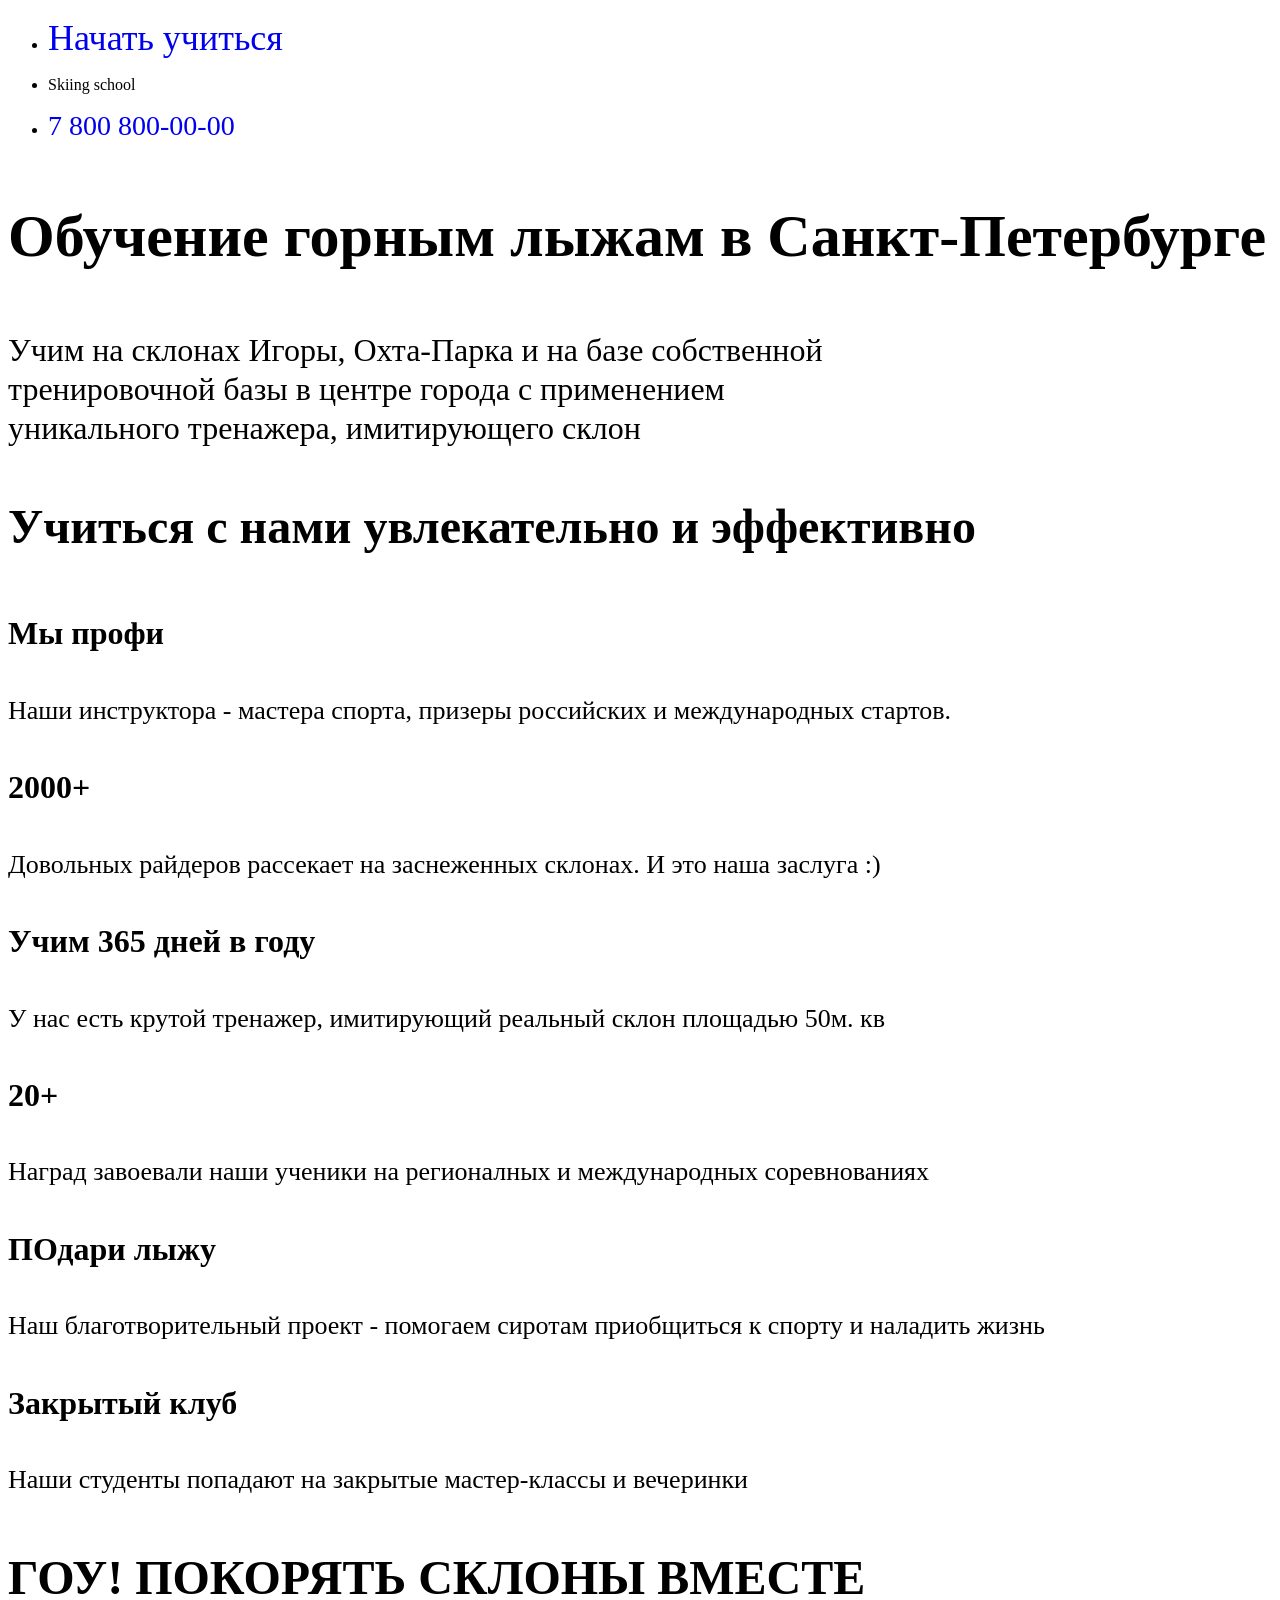
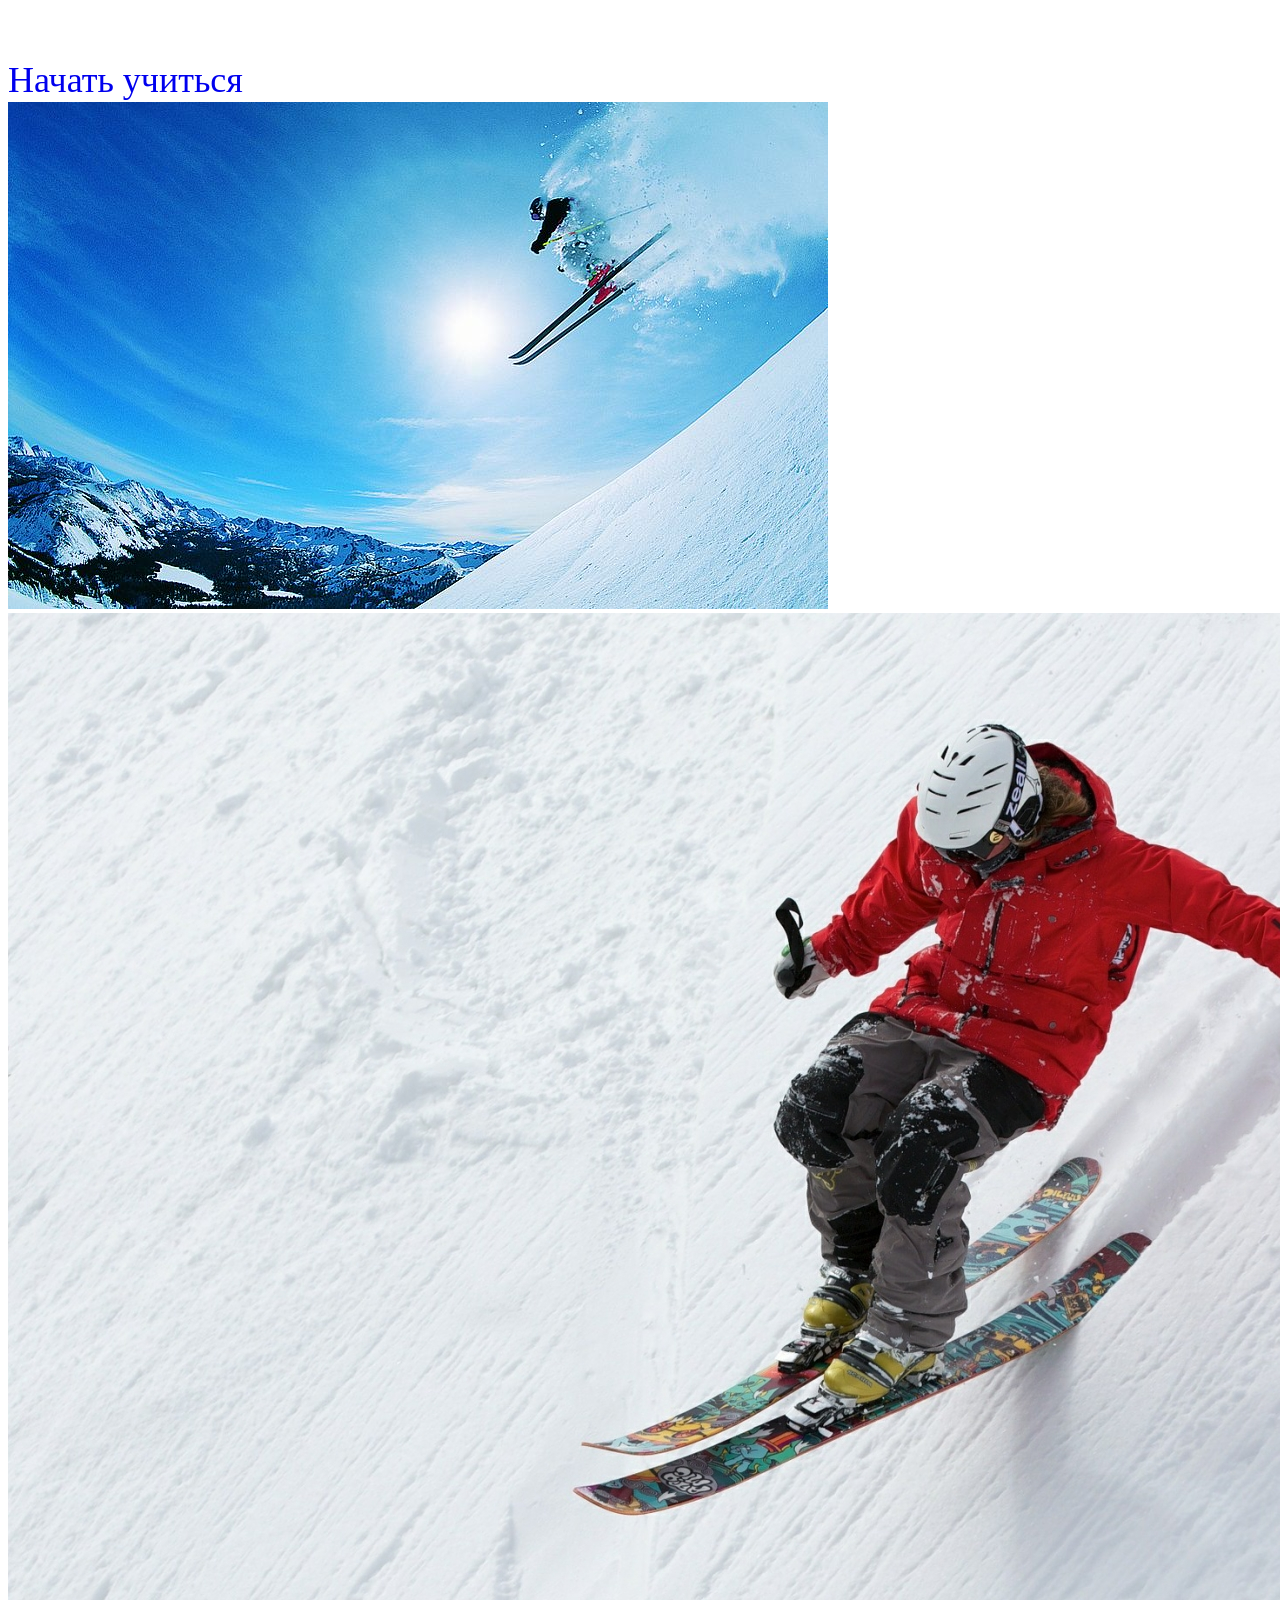
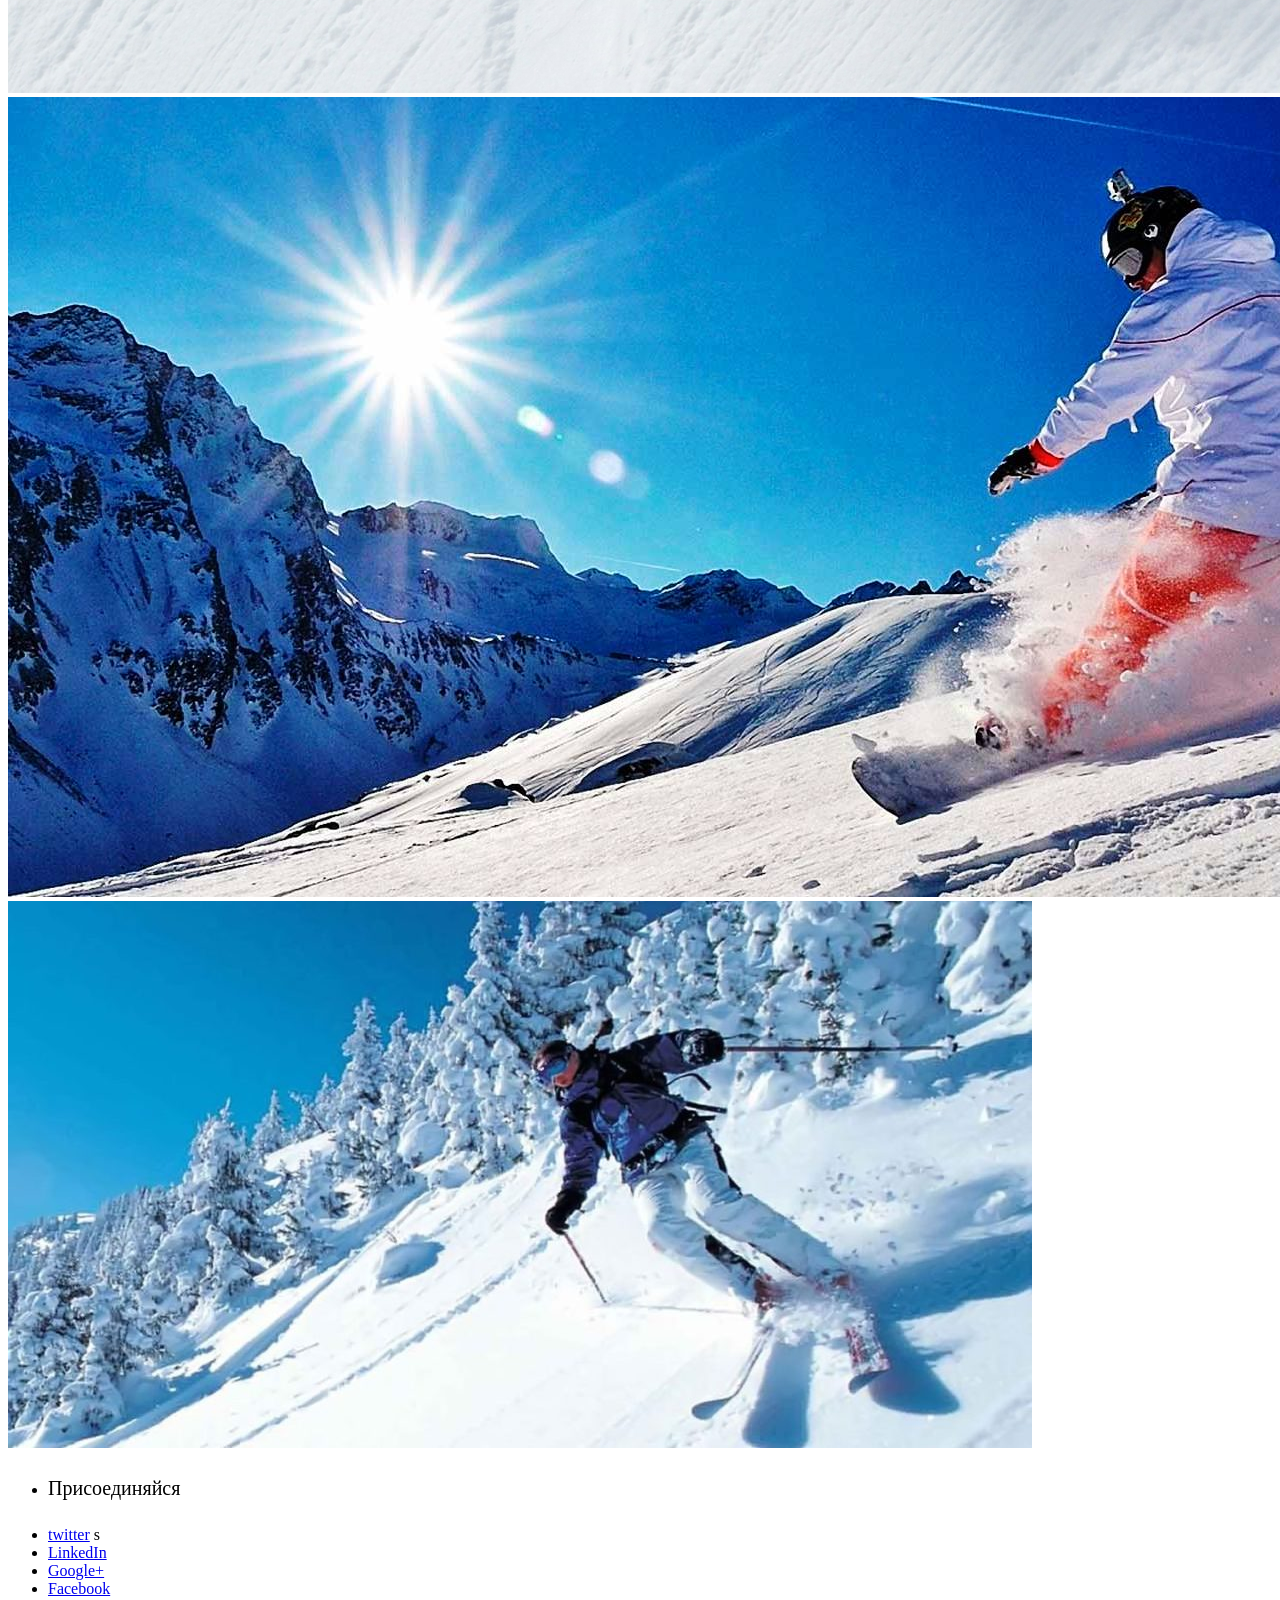
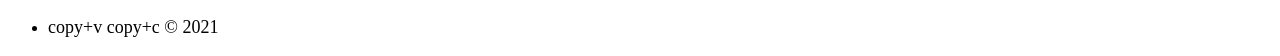
==== index.html @ 718b383a "Иправлено" ====
<!DOCTYPE html>
<html lang="en">
  <head>
    <meta charset="UTF-8" />
    <meta http-equiv="X-UA-Compatible" content="IE=edge" />
    <meta name="viewport" content="width=device-width, initial-scale=1.0" />
    <link rel="stylesheet" href="styles/style.css" />
    <title>Document</title>
  </head>
  <body>
    
    <header class="header">
      <nav class="nav">
        <ul class="nav-list">
          <li class="nav-item">
            <a href="#" class="btn">Начать учиться</a>
          </li>
          <li class="nav-item">
            <p class="nav-item">Skiing school</p>
          </li>
          <li class="nav-item">
            <a href="tel:+" class="number">7 800 800-00-00</a>
          </li>
        </ul>
      </nav>
    </header>

    <main class="main">
      <section class="promo">
        <h1>Обучение горным лыжам в Санкт-Петербурге</h1>
        <p>
          Учим на склонах Игоры, Охта-Парка и на базе собственной<br />
          тренировочной базы в центре города с применением<br />
          уникального тренажера, имитирующего склон
        </p>
      </section>

      <section class="features">
        <h2 class="features-title">Учиться с нами увлекательно и эффективно</h2>
        <div class="features-item">
          <h3 class="features-heading">Мы профи</h3>
          <p class="features-desc">
            Наши инструктора - мастера спорта, призеры российских и
            международных стартов.
          </p>
        </div>
        <div class="features-item">
          <h3 class="features-heading">2000+</h3>
          <p class="features-desc">
            Довольных райдеров рассекает на заснеженных склонах. И это наша
            заслуга :)
          </p>
        </div>
        <div class="features-item">
          <h3 class="features-heading">Учим 365 дней в году</h3>
          <p class="features-desc">
            У нас есть крутой тренажер, имитирующий реальный склон площадью 50м.
            кв
          </p>
        </div>
        <div class="features-item">
          <h3 class="features-heading">20+</h3>
          <p class="features-desc">
            Наград завоевали наши ученики на регионалных и международных
            соревнованиях
          </p>
        </div>
        <div class="features-item">
          <h3 class="features-heading">ПОдари лыжу</h3>
          <p class="features-desc">
            Наш благотворительный проект - помогаем сиротам приобщиться к спорту
            и наладить жизнь
          </p>
        </div>
        <div class="features-item">
          <h3 class="features-heading">Закрытый клуб</h3>
          <p class="features-desc">
            Наши студенты попадают на закрытые мастер-классы и вечеринки
          </p>
        </div>
      </section>

      <section class="lead">
        <h2 class="lead-text">ГОУ! ПОКОРЯТЬ СКЛОНЫ ВМЕСТЕ</h2>
        <a href="#" class="btn">Начать учиться</a>
        <div class="img-lead">
          <img src="image/foot1.jpg" alt="" />
          <img src="image/foot2.jpg" alt="" />
          <img src="image/foot3.jpg" alt="" />
          <img src="image/foot4.jpg" alt="" />
        </div>
      </section>   
    </main>

    <footer class="footer">
      <ul class="social">
        <li class="social-items">
          <p class="soc-link">Присоединяйся</p>
        </li>
        <li class="social-items">
          <a href="#" class="social-link" title="На twitter">twitter</a>
          s
        </li>
        <li class="social-items">
          <a href="#" class="social-link" title="На LinkedIn">LinkedIn</a>
        </li>
        <li class="social-items">
          <a href="#" class="social-link" title="На Google+">Google+</a>
        </li>
        <li class="social-items">
          <a href="#" class="social-link" title="На Facebook">Facebook</a>
        </li>
        <li class="social-items">
          <p class="copyright">copy+v copy+c © 2021</p>
        </li>
      </ul>
    </footer>
  </body>
</html>
---- styles/style.css ----
.btn {
  text-decoration: none;
  font-weight: 500px;
  font-size: 36px;
  line-height: 44px;
}
.number {
  text-decoration: none;
  font-weight: 500px;
  font-size: 28px;
}
.promo h1 {
  font-weight: 500px;
  font-size: 60px;
  line-height: 89px;
}
.promo p {
  font-weight: 500px;
  font-size: 32px;
  line-height: 39px;
}

.features-title {
  font-weight: 500px;
  font-size: 48px;
  line-height: 167%;
}

.features-heading {
  font-weight: 500px;
  font-size: 32px;
  line-height: 167%;
}

.features-desc {
  font-size: 26px;
  line-height: 140%;
}
.lead-text {
  font-weight: 500px;
  font-size: 48px;
  line-height: 167%;
}

.soc-link {
  font-weight: 500px;
  font-size: 20px;
  line-height: 167%;
}
.copyright {
  font-weight: 500px;
  font-size: 18px;
  line-height: 22px;
}
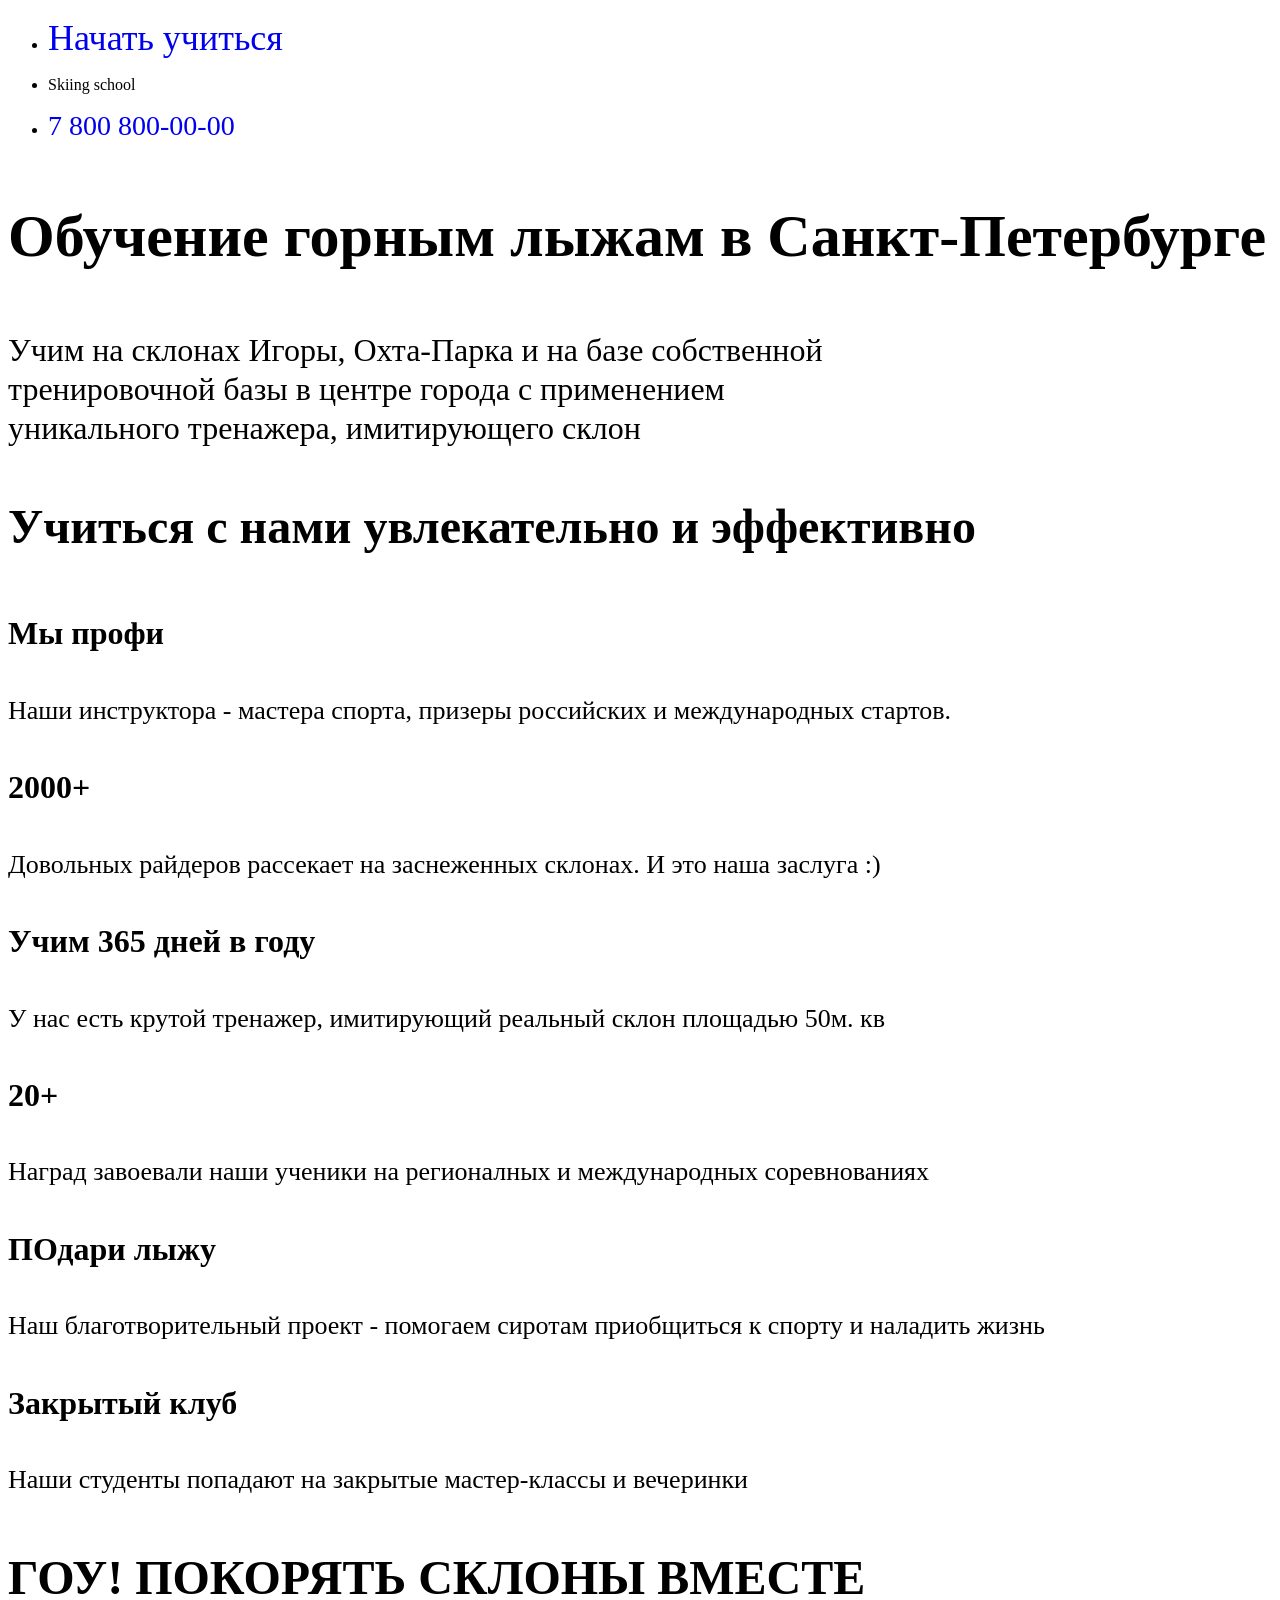
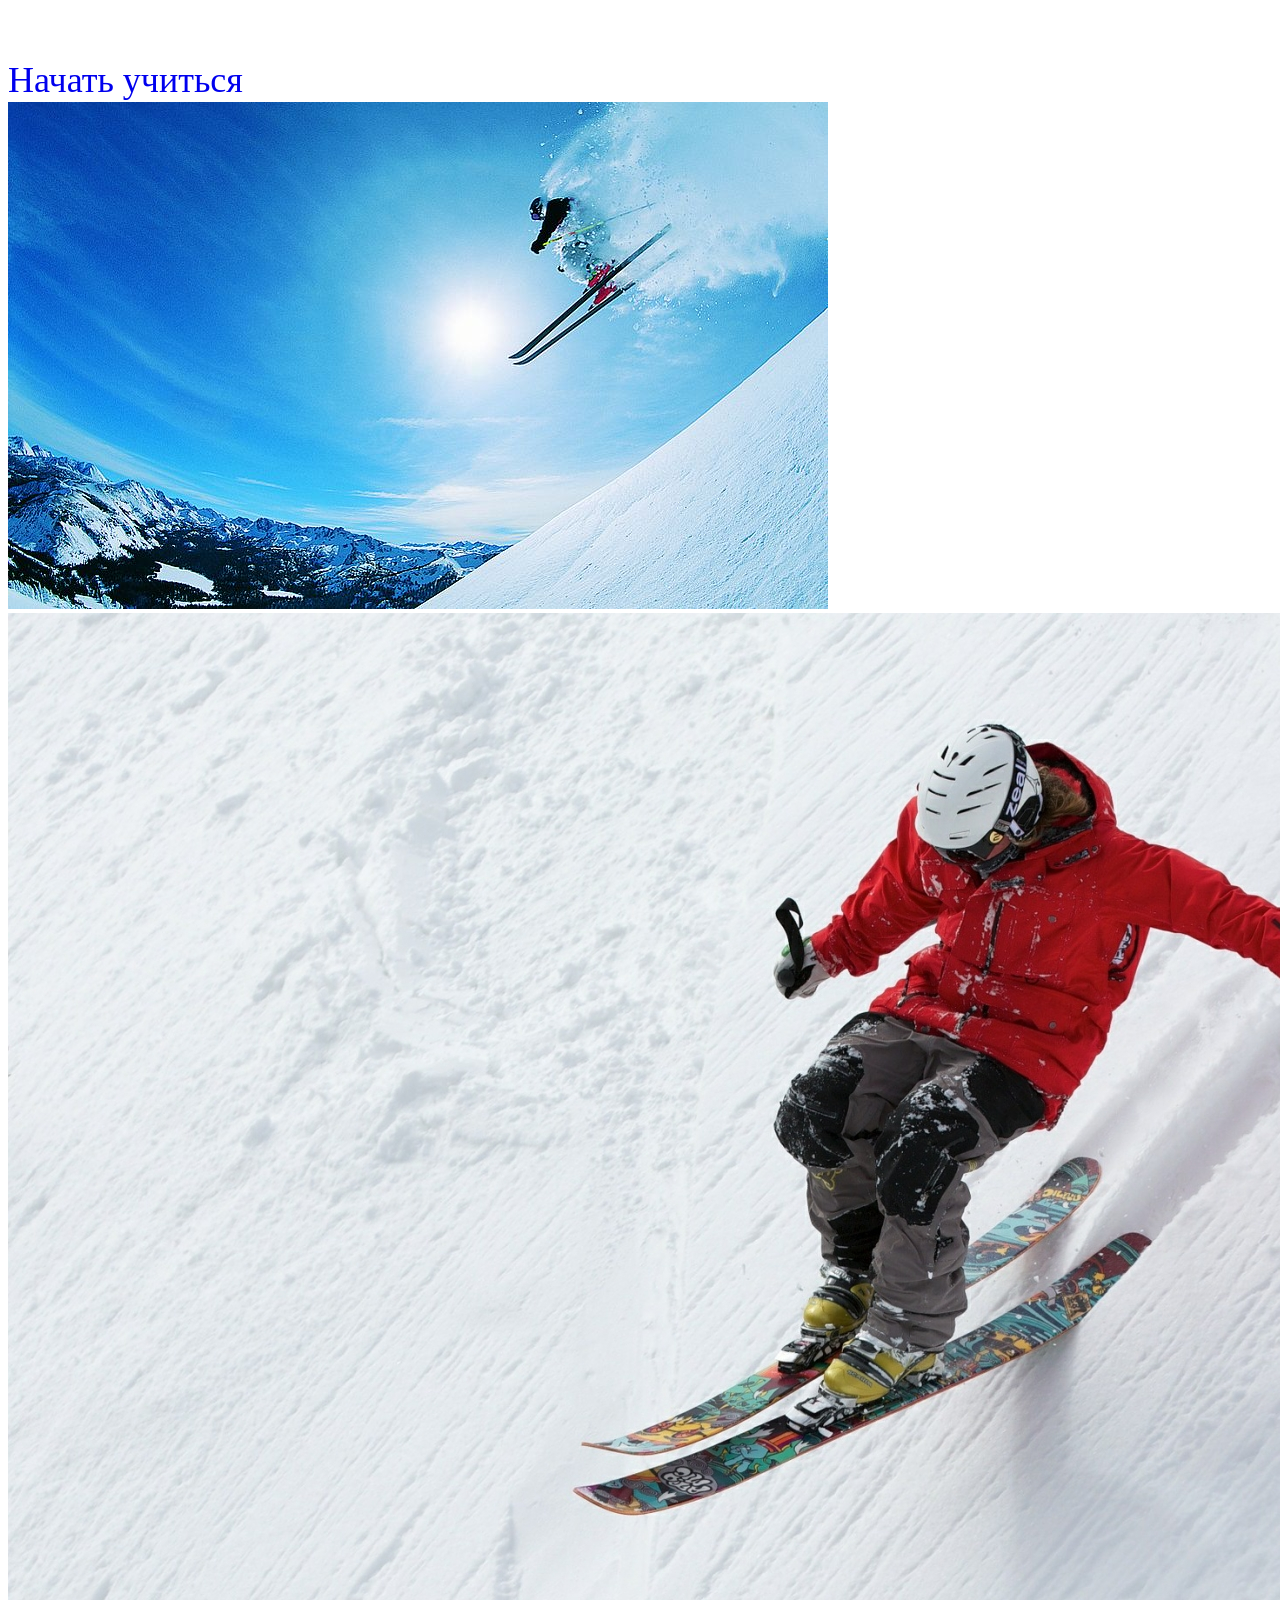
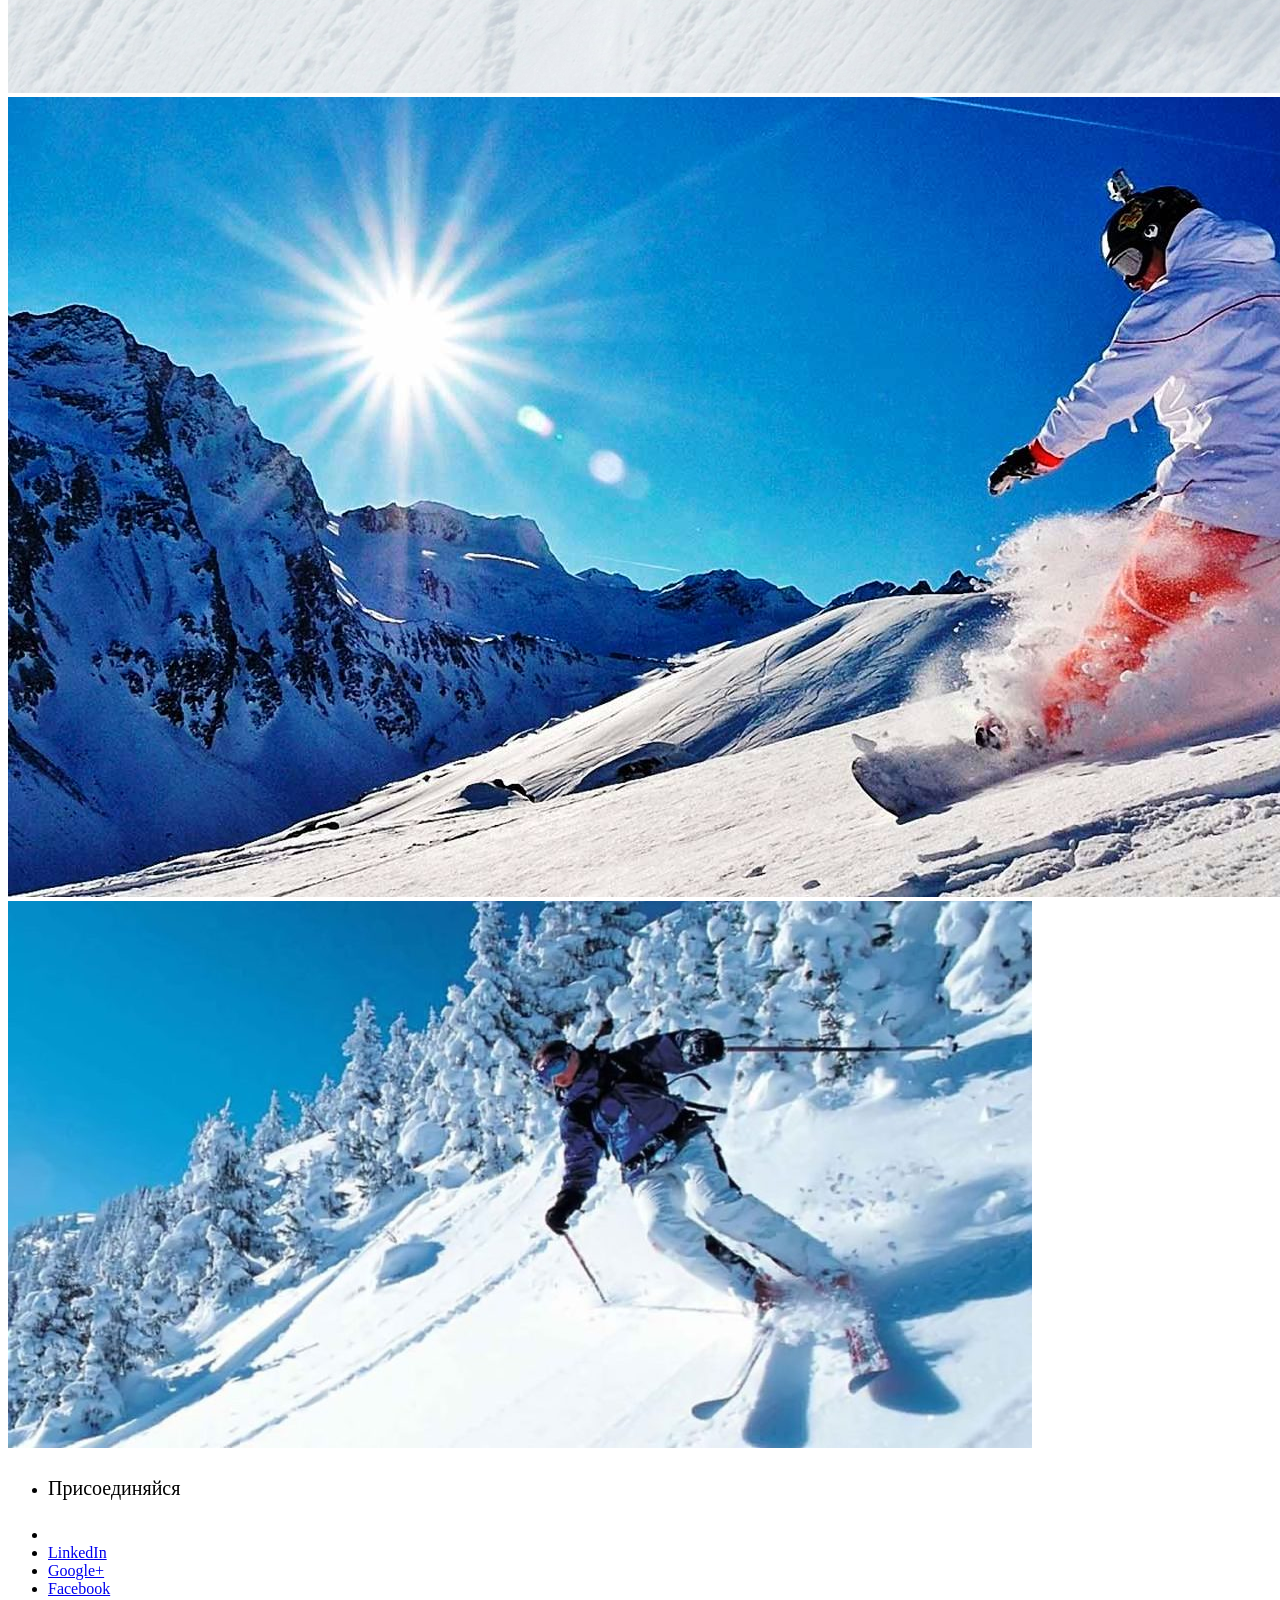
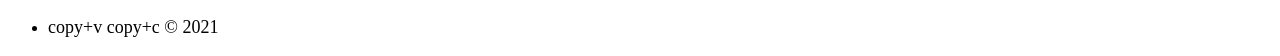
==== commit 4d342548: "12" ====
--- a/index.html
+++ b/index.html
@@ -8,7 +8,7 @@
     <title>Document</title>
   </head>
   <body>
-    
+
     <header class="header">
       <nav class="nav">
         <ul class="nav-list">
@@ -98,8 +98,7 @@
           <p class="soc-link">Присоединяйся</p>
         </li>
         <li class="social-items">
-          <a href="#" class="social-link" title="На twitter">twitter</a>
-          s
+          <a href="#" class="social-link" title="На twitter"></a>
         </li>
         <li class="social-items">
           <a href="#" class="social-link" title="На LinkedIn">LinkedIn</a>
@@ -113,7 +112,7 @@
         <li class="social-items">
           <p class="copyright">copy+v copy+c © 2021</p>
         </li>
-      </ul>
+      </ul>     
     </footer>
   </body>
 </html>
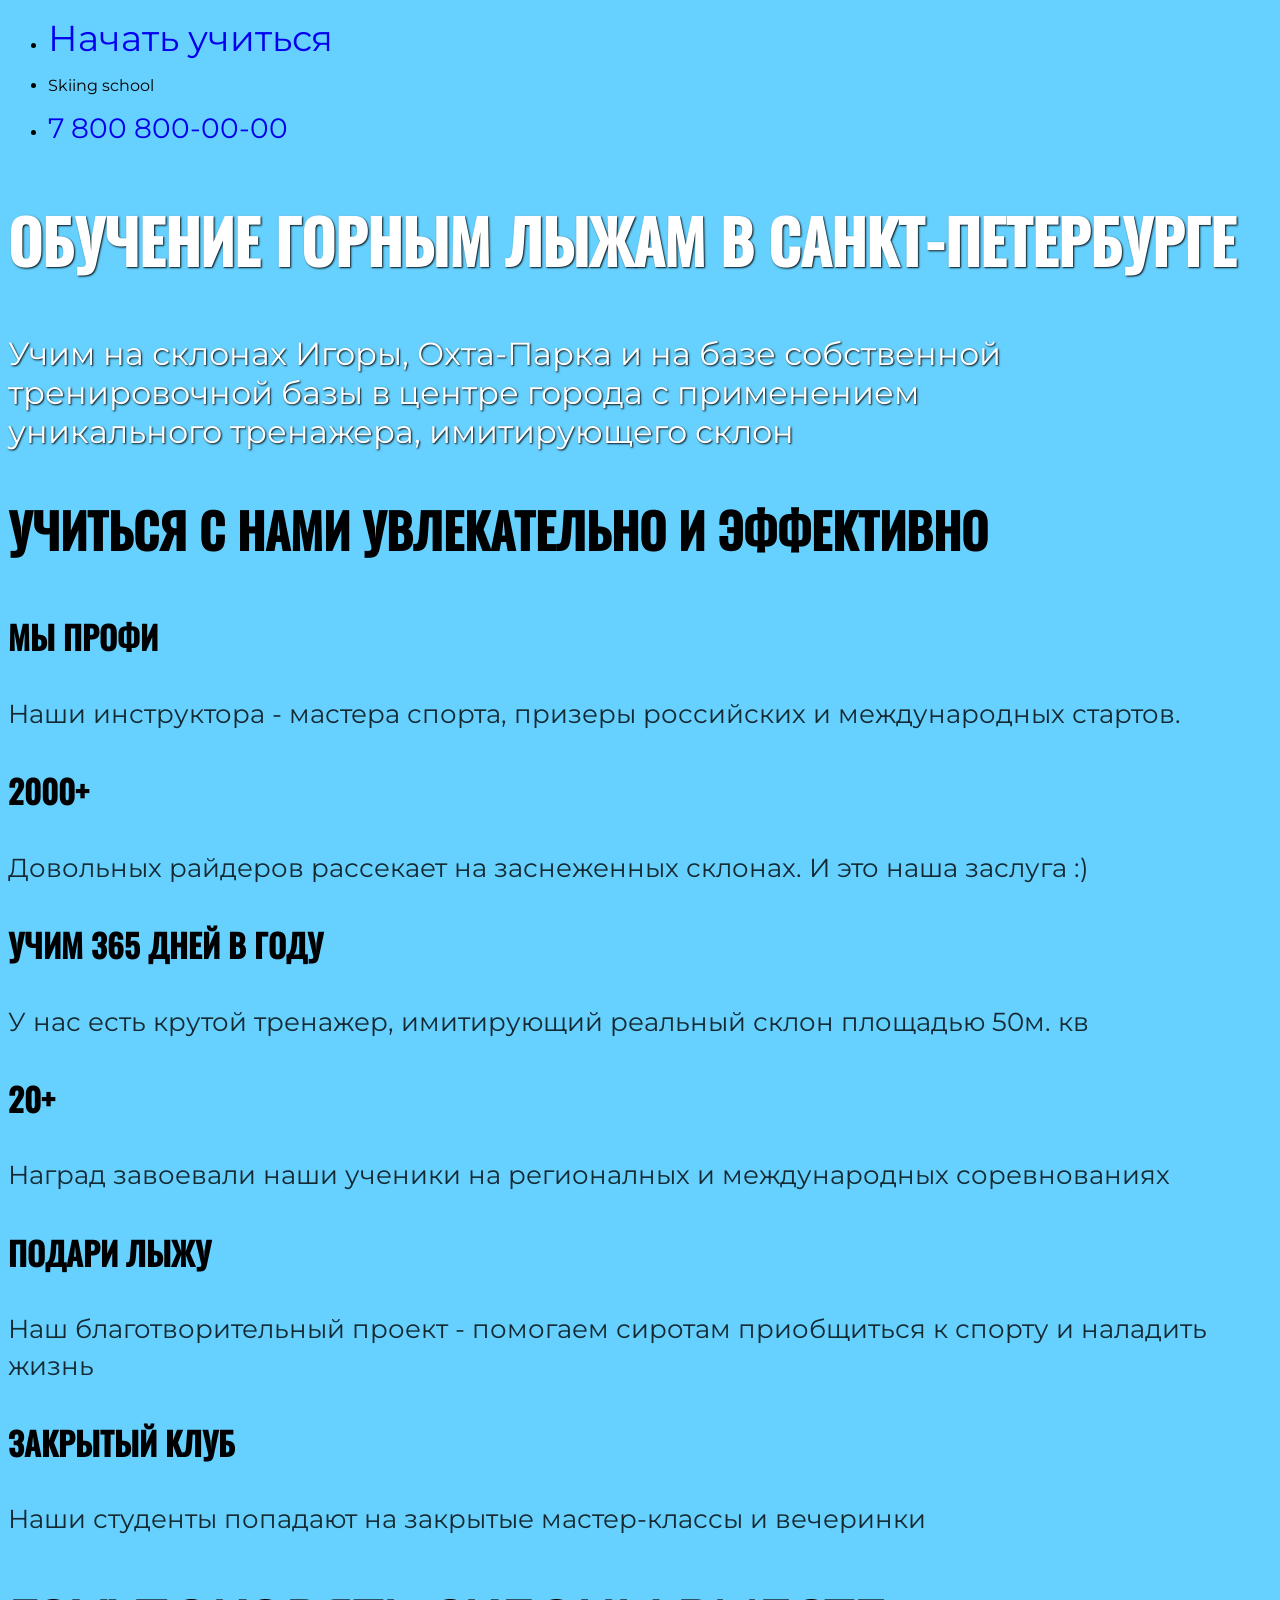
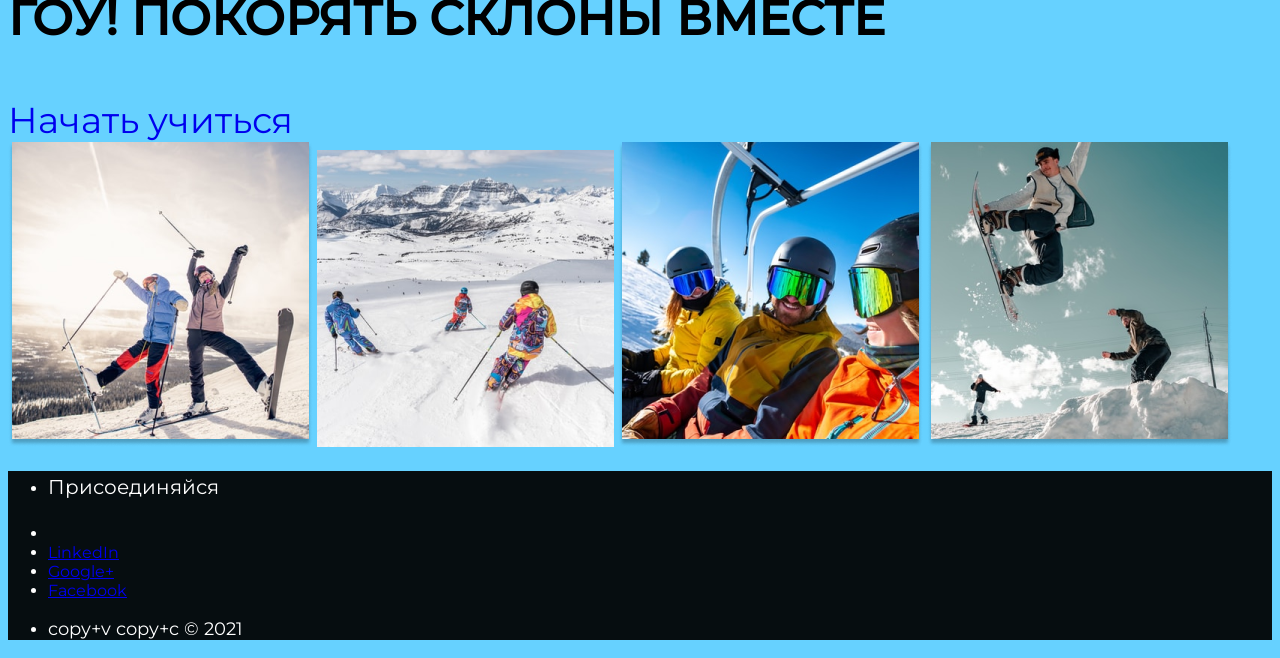
==== commit 60a424e1: "загрузил шрифт, использовал стили для текста и загрузил картинки" ====
--- a/index.html
+++ b/index.html
@@ -27,7 +27,7 @@
 
     <main class="main">
       <section class="promo">
-        <h1>Обучение горным лыжам в Санкт-Петербурге</h1>
+        <h1>ОБУЧЕНИЕ ГОРНЫМ ЛЫЖАМ В САНКТ-ПЕТЕРБУРГЕ</h1>
         <p>
           Учим на склонах Игоры, Охта-Парка и на базе собственной<br />
           тренировочной базы в центре города с применением<br />
@@ -36,9 +36,9 @@
       </section>
 
       <section class="features">
-        <h2 class="features-title">Учиться с нами увлекательно и эффективно</h2>
+        <h2 class="features-title">УЧИТЬСЯ С НАМИ УВЛЕКАТЕЛЬНО И ЭФФЕКТИВНО</h2>
         <div class="features-item">
-          <h3 class="features-heading">Мы профи</h3>
+          <h3 class="features-heading">МЫ ПРОФИ</h3>
           <p class="features-desc">
             Наши инструктора - мастера спорта, призеры российских и
             международных стартов.
@@ -52,7 +52,7 @@
           </p>
         </div>
         <div class="features-item">
-          <h3 class="features-heading">Учим 365 дней в году</h3>
+          <h3 class="features-heading">УЧИМ 365 ДНЕЙ В ГОДУ</h3>
           <p class="features-desc">
             У нас есть крутой тренажер, имитирующий реальный склон площадью 50м.
             кв
@@ -66,14 +66,14 @@
           </p>
         </div>
         <div class="features-item">
-          <h3 class="features-heading">ПОдари лыжу</h3>
+          <h3 class="features-heading">ПОДАРИ ЛЫЖУ</h3>
           <p class="features-desc">
             Наш благотворительный проект - помогаем сиротам приобщиться к спорту
             и наладить жизнь
           </p>
         </div>
         <div class="features-item">
-          <h3 class="features-heading">Закрытый клуб</h3>
+          <h3 class="features-heading">ЗАКРЫТЫЙ КЛУБ</h3>
           <p class="features-desc">
             Наши студенты попадают на закрытые мастер-классы и вечеринки
           </p>
@@ -84,10 +84,10 @@
         <h2 class="lead-text">ГОУ! ПОКОРЯТЬ СКЛОНЫ ВМЕСТЕ</h2>
         <a href="#" class="btn">Начать учиться</a>
         <div class="img-lead">
-          <img src="image/foot1.jpg" alt="" />
-          <img src="image/foot2.jpg" alt="" />
-          <img src="image/foot3.jpg" alt="" />
-          <img src="image/foot4.jpg" alt="" />
+          <img src="image/photo-lead1.png" alt="" />
+          <img src="image/photo-lead2.png" alt="" />
+          <img src="image/photo-lead3.png" alt="" />
+          <img src="image/photo-lead4.png" alt="" />
         </div>
       </section>   
     </main>
--- a/styles/style.css
+++ b/styles/style.css
@@ -1,54 +1,108 @@
+/* montserrat-regular - latin_cyrillic */
+@font-face {
+  font-family: 'Montserrat';
+  font-style: normal;
+  font-weight: 400;
+  src: local(''),
+       url('../fonts/montserrat-v23-latin_cyrillic-regular.woff2') format('woff2'), /* Chrome 26+, Opera 23+, Firefox 39+ */
+       url('../fonts/montserrat-v23-latin_cyrillic-regular.woff') format('woff'); /* Chrome 6+, Firefox 3.6+, IE 9+, Safari 5.1+ */
+}
+/* montserrat-500 - latin_cyrillic */
+@font-face {
+  font-family: 'Montserrat';
+  font-style: normal;
+  font-weight: 500;
+  src: local(''),
+       url('../fonts/montserrat-v23-latin_cyrillic-500.woff2') format('woff2'), /* Chrome 26+, Opera 23+, Firefox 39+ */
+       url('../fonts/montserrat-v23-latin_cyrillic-500.woff') format('woff'); /* Chrome 6+, Firefox 3.6+, IE 9+, Safari 5.1+ */
+}
+
+
+/* oswald-500 - latin_cyrillic */
+@font-face {
+  font-family: 'Oswald';
+  font-style: normal;
+  font-weight: 500;
+  src: local(''),
+       url('../fonts/oswald-v47-latin_cyrillic-500.woff2') format('woff2'), /* Chrome 26+, Opera 23+, Firefox 39+ */
+       url('../fonts/oswald-v47-latin_cyrillic-500.woff') format('woff'); /* Chrome 6+, Firefox 3.6+, IE 9+, Safari 5.1+ */
+}
+
+/* common */
+body {
+  font-family: 'Montserrat', sans-serif;
+  font-weight: 500px;
+  background: #66D1FF;
+}
+/* header */
+
 .btn {
   text-decoration: none;
-  font-weight: 500px;
   font-size: 36px;
   line-height: 44px;
 }
 .number {
   text-decoration: none;
-  font-weight: 500px;
   font-size: 28px;
 }
+/* promo */
 .promo h1 {
-  font-weight: 500px;
+  font-family: 'Oswald', sans-serif;
   font-size: 60px;
   line-height: 89px;
+  
 }
 .promo p {
-  font-weight: 500px;
   font-size: 32px;
   line-height: 39px;
 }
+.promo {
+  color: #FFFFFF;
+  text-shadow: 1px 1px 2px #060D10;
+
+}
+
+/* features */
 
 .features-title {
-  font-weight: 500px;
+  font-family: 'Oswald', sans-serif;
   font-size: 48px;
   line-height: 167%;
 }
 
 .features-heading {
-  font-weight: 500px;
+  font-family: 'Oswald';
   font-size: 32px;
   line-height: 167%;
 }
 
 .features-desc {
+  font-family: 'Montserrat', sans-serif;
+  font-weight: 400px;
   font-size: 26px;
   line-height: 140%;
+  opacity: 0.8;
 }
+
+/* lead */
 .lead-text {
-  font-weight: 500px;
+  font-family: 'Oswald' sans-serif;
   font-size: 48px;
   line-height: 167%;
 }
 
+
+/* footer */
+.footer{
+  background: #060D10;
+  color: #FFFFFF;
+
+}
 .soc-link {
-  font-weight: 500px;
   font-size: 20px;
   line-height: 167%;
 }
 .copyright {
-  font-weight: 500px;
   font-size: 18px;
   line-height: 22px;
 }
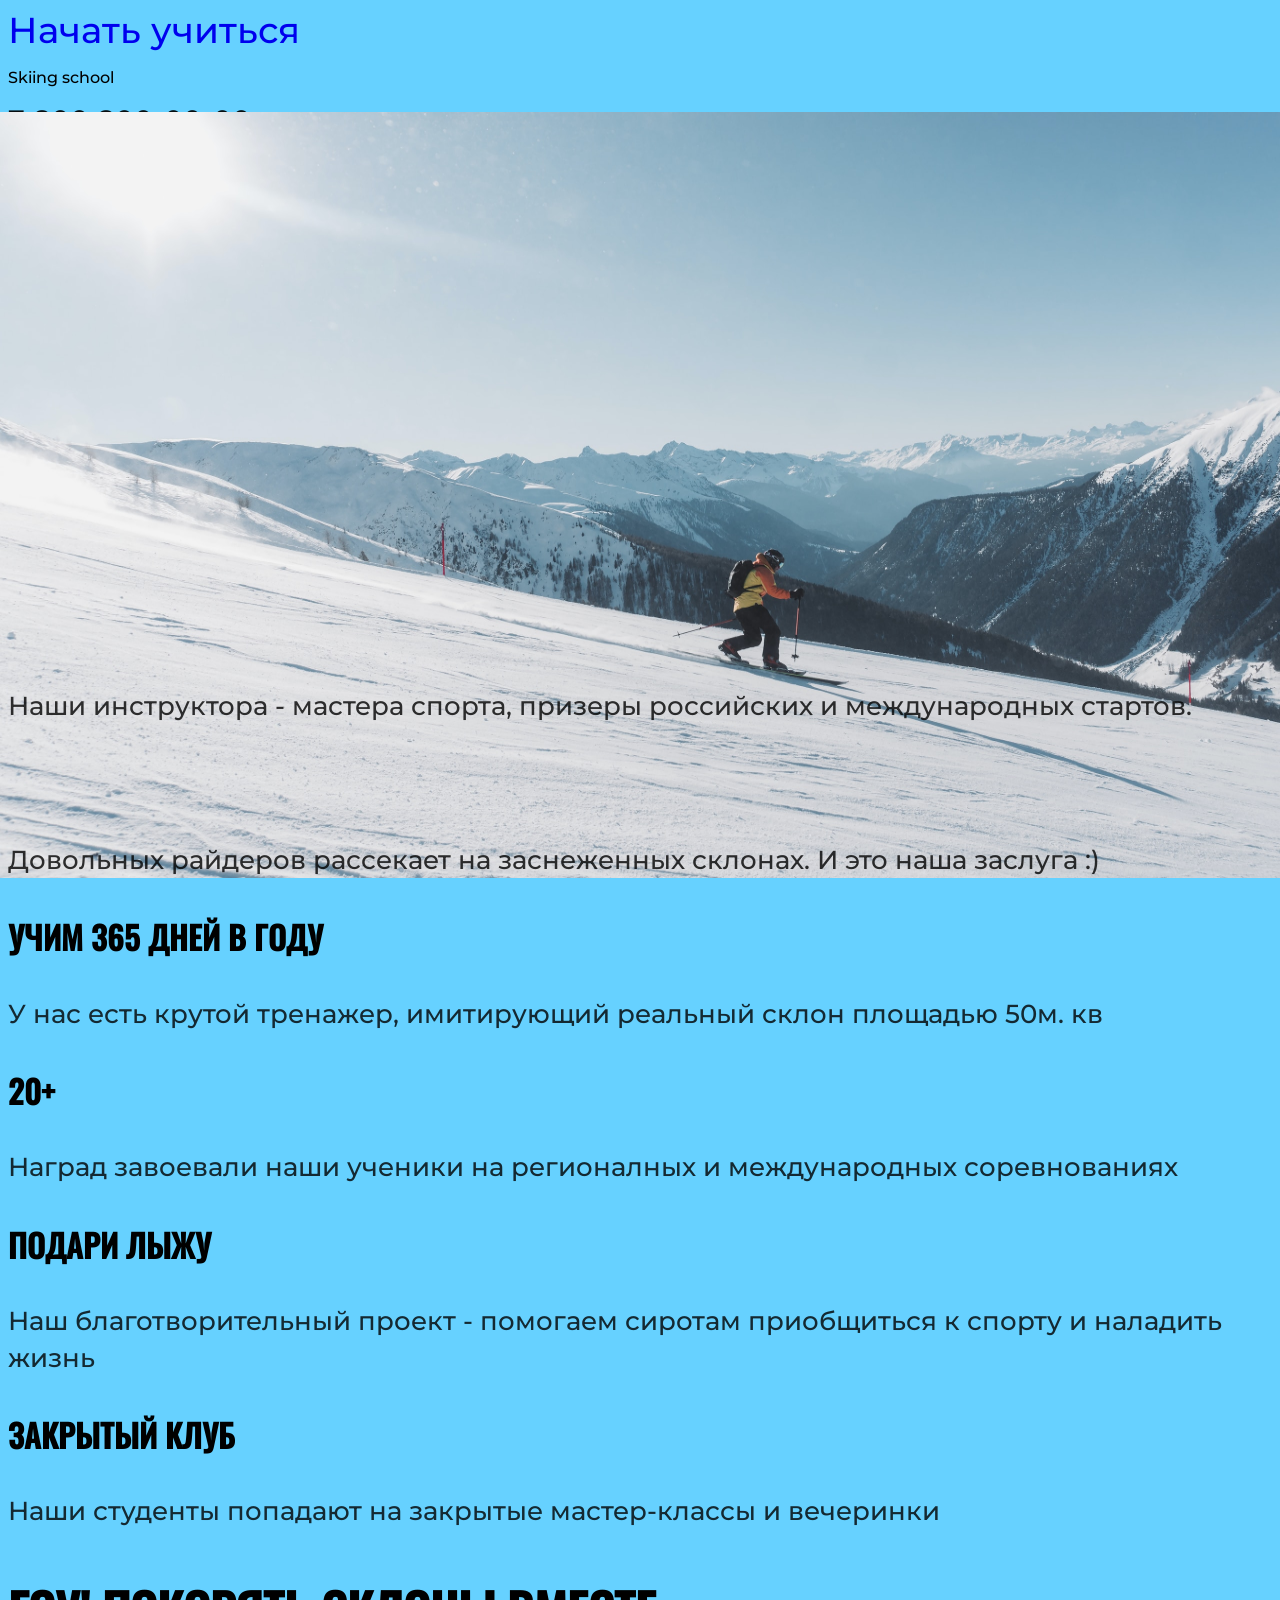
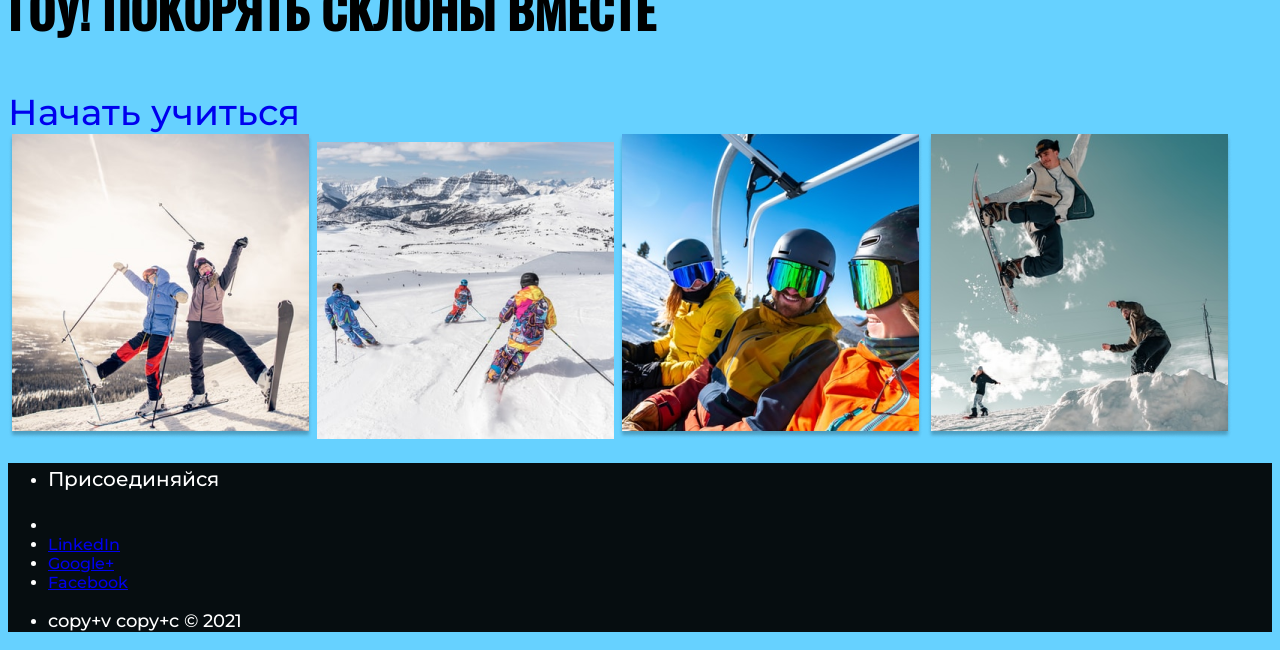
==== commit dfba0eb5: "исправленны ошибки" ====
--- a/index.html
+++ b/index.html
@@ -10,23 +10,14 @@
   <body>
 
     <header class="header">
-      <nav class="nav">
-        <ul class="nav-list">
-          <li class="nav-item">
             <a href="#" class="btn">Начать учиться</a>
-          </li>
-          <li class="nav-item">
             <p class="nav-item">Skiing school</p>
-          </li>
-          <li class="nav-item">
             <a href="tel:+" class="number">7 800 800-00-00</a>
-          </li>
-        </ul>
-      </nav>
     </header>
 
     <main class="main">
       <section class="promo">
+        <img src="/image/promo.png" alt="" srcset="">
         <h1>ОБУЧЕНИЕ ГОРНЫМ ЛЫЖАМ В САНКТ-ПЕТЕРБУРГЕ</h1>
         <p>
           Учим на склонах Игоры, Охта-Парка и на базе собственной<br />
--- a/styles/style.css
+++ b/styles/style.css
@@ -31,7 +31,7 @@
 /* common */
 body {
   font-family: 'Montserrat', sans-serif;
-  font-weight: 500px;
+  font-weight: 500;
   background: #66D1FF;
 }
 /* header */
@@ -40,26 +40,49 @@
   text-decoration: none;
   font-size: 36px;
   line-height: 44px;
+  
 }
 .number {
   text-decoration: none;
   font-size: 28px;
+  line-height: 34px;
+  color: #060D10;
 }
 /* promo */
+
+.promo {
+  /* background-image: url(/image/promo.png); */
+
+  color: #FFFFFF;
+  text-shadow: 1px 1px 2px #060D10;
+}
+.promo img {
+  position: absolute;
+  width: 1440px;
+  height: 766px;
+  left: 0px;
+  top: 112px;
+  background: linear-gradient(0deg, rgba(6, 13, 16, 0.25), rgba(6, 13, 16, 0.25)), url(.png);
+} 
+
 .promo h1 {
+  /* position: absolute;
+  width: 1278px;
+  height: 89px;
+  left: 81px;
+  top: 240px; */
   font-family: 'Oswald', sans-serif;
   font-size: 60px;
   line-height: 89px;
-  
 }
 .promo p {
+  /* position: absolute;
+  height: 117px;
+  left: 190px;
+  right: 190px;
+  top: 389px; */
   font-size: 32px;
   line-height: 39px;
-}
-.promo {
-  color: #FFFFFF;
-  text-shadow: 1px 1px 2px #060D10;
-
 }
 
 /* features */
@@ -86,7 +109,7 @@
 
 /* lead */
 .lead-text {
-  font-family: 'Oswald' sans-serif;
+  font-family: 'Oswald', sans-serif;
   font-size: 48px;
   line-height: 167%;
 }
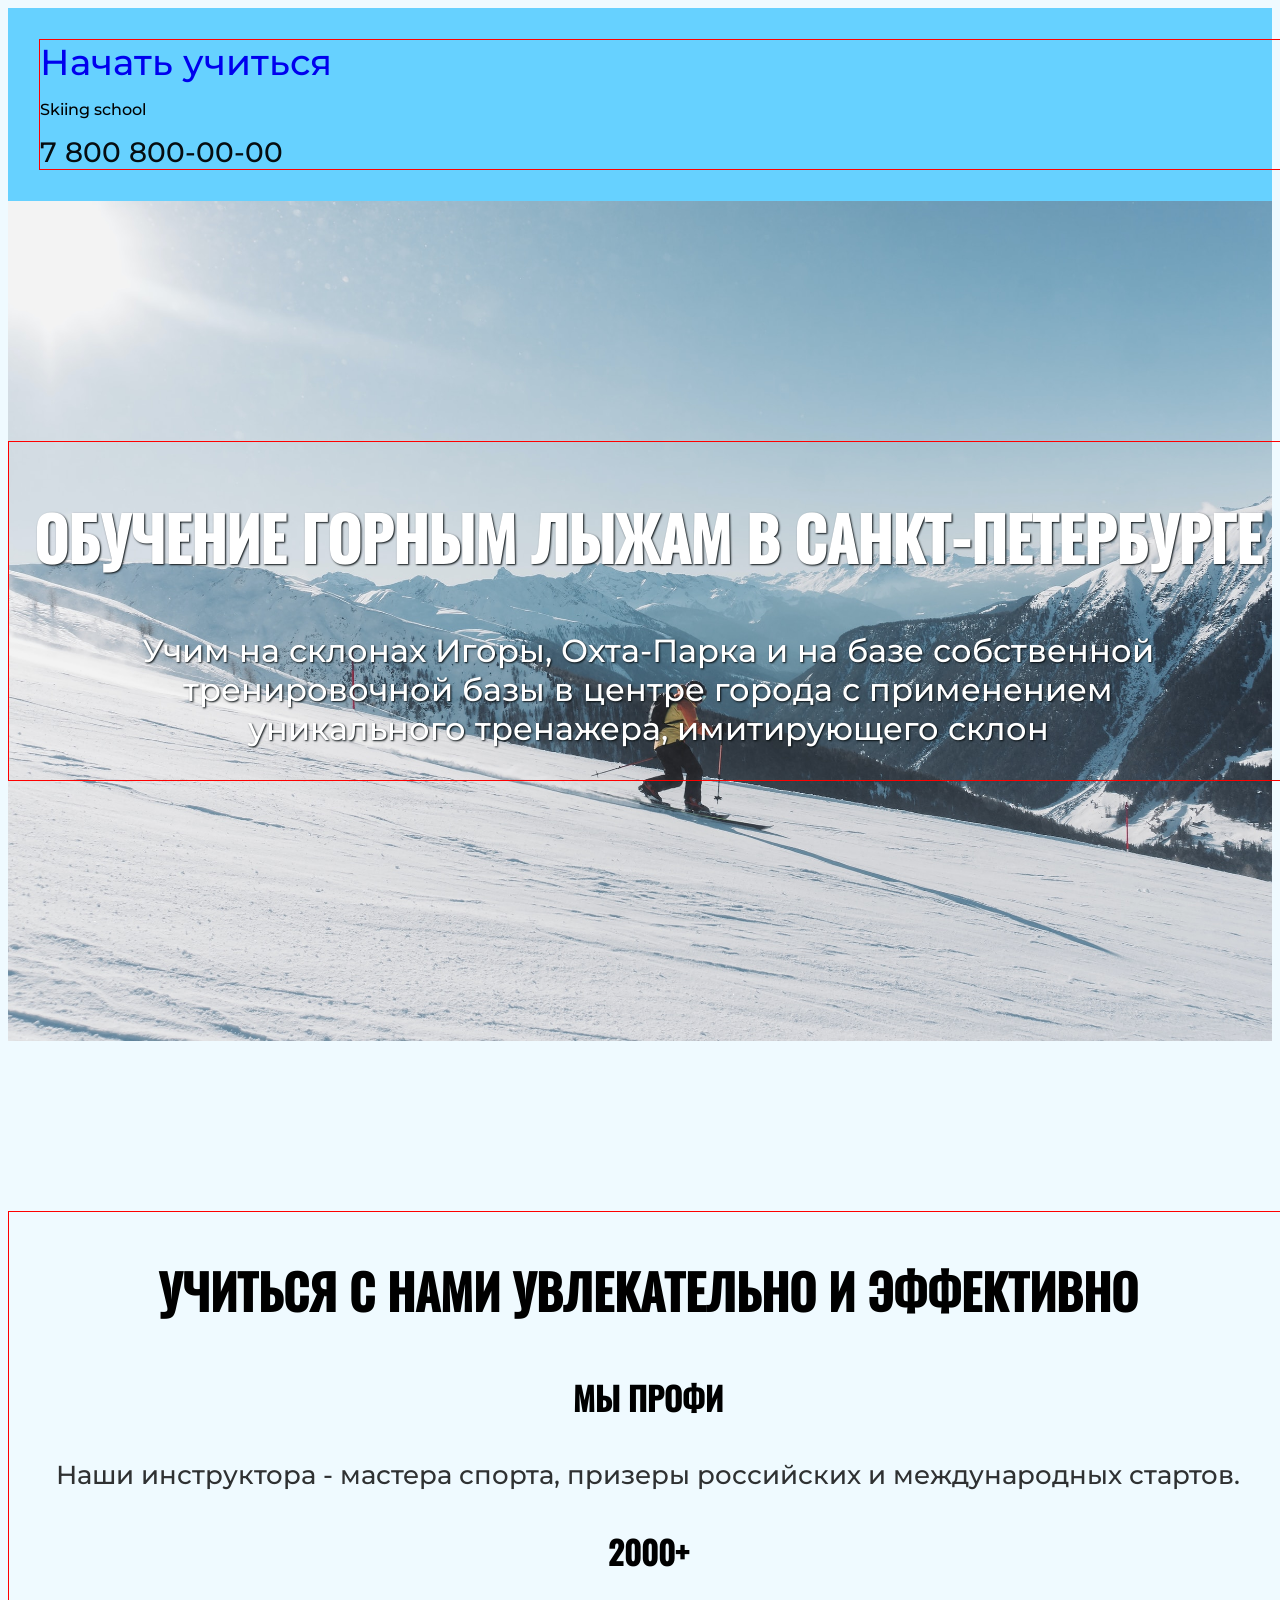
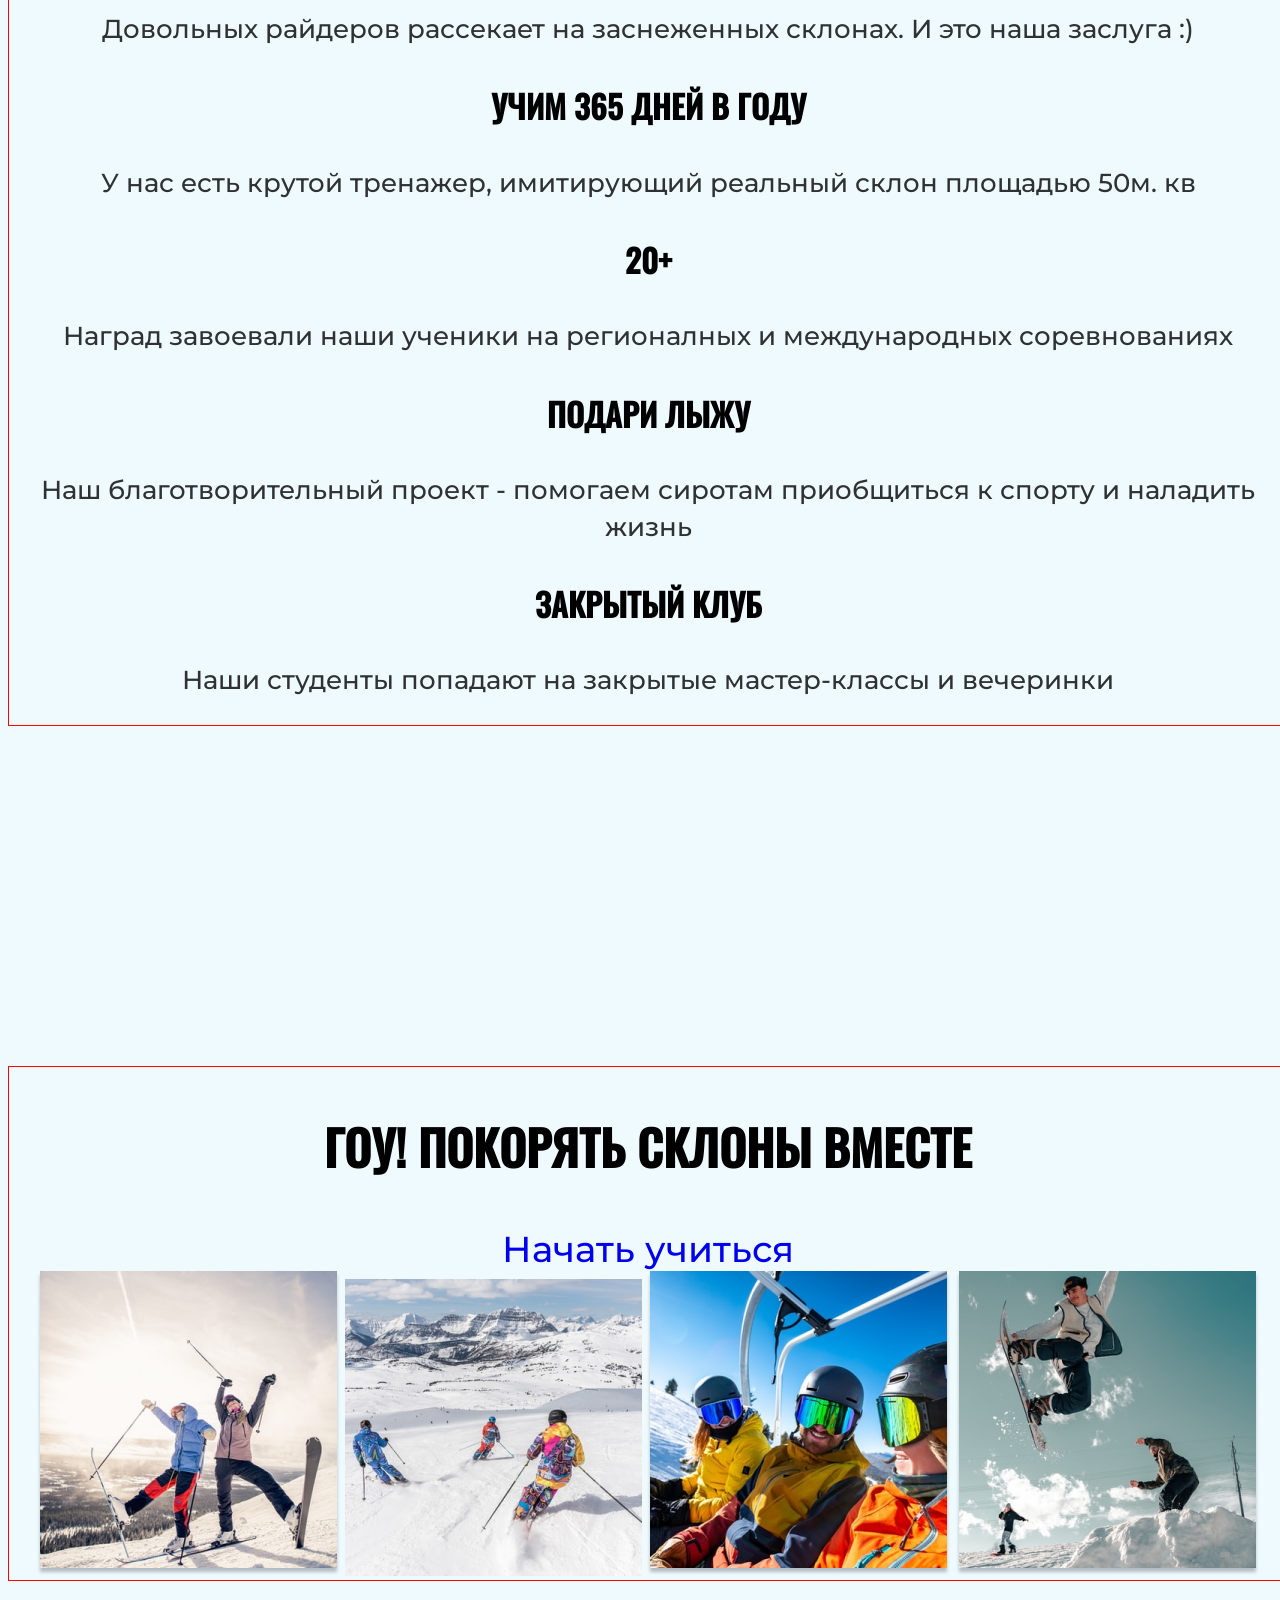
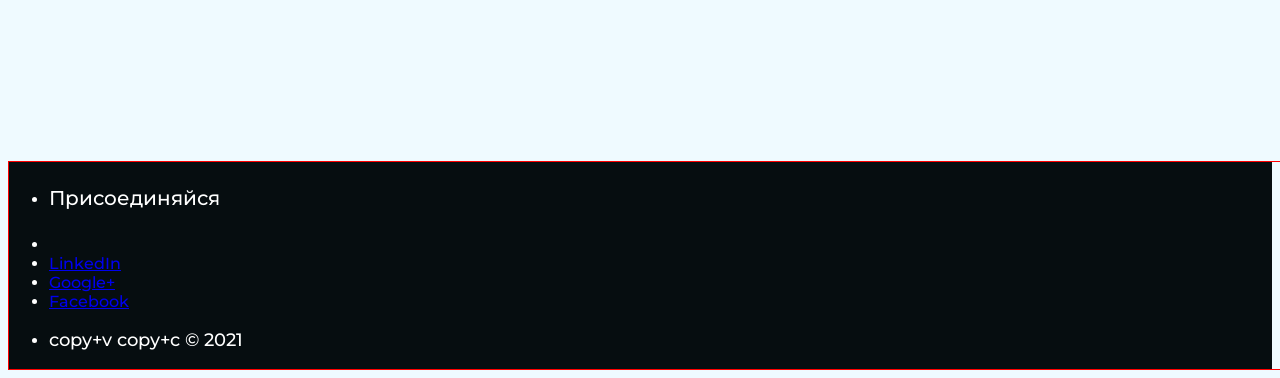
==== commit 78875bdc: "container" ====
--- a/index.html
+++ b/index.html
@@ -8,102 +8,112 @@
     <title>Document</title>
   </head>
   <body>
-
     <header class="header">
-            <a href="#" class="btn">Начать учиться</a>
-            <p class="nav-item">Skiing school</p>
-            <a href="tel:+" class="number">7 800 800-00-00</a>
+      <div class="container">
+        <a href="#" class="btn">Начать учиться</a>
+        <p class="nav-item">Skiing school</p>
+        <a href="tel:+" class="number">7 800 800-00-00</a>
+      </div>
     </header>
 
     <main class="main">
       <section class="promo">
-        <img src="/image/promo.png" alt="" srcset="">
-        <h1>ОБУЧЕНИЕ ГОРНЫМ ЛЫЖАМ В САНКТ-ПЕТЕРБУРГЕ</h1>
-        <p>
-          Учим на склонах Игоры, Охта-Парка и на базе собственной<br />
-          тренировочной базы в центре города с применением<br />
-          уникального тренажера, имитирующего склон
-        </p>
-      </section>
-
-      <section class="features">
-        <h2 class="features-title">УЧИТЬСЯ С НАМИ УВЛЕКАТЕЛЬНО И ЭФФЕКТИВНО</h2>
-        <div class="features-item">
-          <h3 class="features-heading">МЫ ПРОФИ</h3>
-          <p class="features-desc">
-            Наши инструктора - мастера спорта, призеры российских и
-            международных стартов.
-          </p>
-        </div>
-        <div class="features-item">
-          <h3 class="features-heading">2000+</h3>
-          <p class="features-desc">
-            Довольных райдеров рассекает на заснеженных склонах. И это наша
-            заслуга :)
-          </p>
-        </div>
-        <div class="features-item">
-          <h3 class="features-heading">УЧИМ 365 ДНЕЙ В ГОДУ</h3>
-          <p class="features-desc">
-            У нас есть крутой тренажер, имитирующий реальный склон площадью 50м.
-            кв
-          </p>
-        </div>
-        <div class="features-item">
-          <h3 class="features-heading">20+</h3>
-          <p class="features-desc">
-            Наград завоевали наши ученики на регионалных и международных
-            соревнованиях
-          </p>
-        </div>
-        <div class="features-item">
-          <h3 class="features-heading">ПОДАРИ ЛЫЖУ</h3>
-          <p class="features-desc">
-            Наш благотворительный проект - помогаем сиротам приобщиться к спорту
-            и наладить жизнь
-          </p>
-        </div>
-        <div class="features-item">
-          <h3 class="features-heading">ЗАКРЫТЫЙ КЛУБ</h3>
-          <p class="features-desc">
-            Наши студенты попадают на закрытые мастер-классы и вечеринки
+        <div class="container">
+          <h1>ОБУЧЕНИЕ ГОРНЫМ ЛЫЖАМ В САНКТ-ПЕТЕРБУРГЕ</h1>
+          <p>
+            Учим на склонах Игоры, Охта-Парка и на базе собственной<br />
+            тренировочной базы в центре города с применением<br />
+            уникального тренажера, имитирующего склон
           </p>
         </div>
       </section>
 
+      <section class="features">
+        <div class="container">
+          <h2 class="features-title">
+            УЧИТЬСЯ С НАМИ УВЛЕКАТЕЛЬНО И ЭФФЕКТИВНО
+          </h2>
+          <div class="features-item">
+            <h3 class="features-heading">МЫ ПРОФИ</h3>
+            <p class="features-desc">
+              Наши инструктора - мастера спорта, призеры российских и
+              международных стартов.
+            </p>
+          </div>
+          <div class="features-item">
+            <h3 class="features-heading">2000+</h3>
+            <p class="features-desc">
+              Довольных райдеров рассекает на заснеженных склонах. И это наша
+              заслуга :)
+            </p>
+          </div>
+          <div class="features-item">
+            <h3 class="features-heading">УЧИМ 365 ДНЕЙ В ГОДУ</h3>
+            <p class="features-desc">
+              У нас есть крутой тренажер, имитирующий реальный склон площадью
+              50м. кв
+            </p>
+          </div>
+          <div class="features-item">
+            <h3 class="features-heading">20+</h3>
+            <p class="features-desc">
+              Наград завоевали наши ученики на регионалных и международных
+              соревнованиях
+            </p>
+          </div>
+          <div class="features-item">
+            <h3 class="features-heading">ПОДАРИ ЛЫЖУ</h3>
+            <p class="features-desc">
+              Наш благотворительный проект - помогаем сиротам приобщиться к
+              спорту и наладить жизнь
+            </p>
+          </div>
+          <div class="features-item">
+            <h3 class="features-heading">ЗАКРЫТЫЙ КЛУБ</h3>
+            <p class="features-desc">
+              Наши студенты попадают на закрытые мастер-классы и вечеринки
+            </p>
+          </div>
+        </div>
+      </section>
+
       <section class="lead">
-        <h2 class="lead-text">ГОУ! ПОКОРЯТЬ СКЛОНЫ ВМЕСТЕ</h2>
-        <a href="#" class="btn">Начать учиться</a>
-        <div class="img-lead">
-          <img src="image/photo-lead1.png" alt="" />
-          <img src="image/photo-lead2.png" alt="" />
-          <img src="image/photo-lead3.png" alt="" />
-          <img src="image/photo-lead4.png" alt="" />
+        <div class="container">
+          <h2 class="lead-text">ГОУ! ПОКОРЯТЬ СКЛОНЫ ВМЕСТЕ</h2>
+          <a href="#" class="btn">Начать учиться</a>
+          <div class="img-lead">
+            <img src="image/photo-lead1.png" alt="" />
+            <img src="image/photo-lead2.png" alt="" />
+            <img src="image/photo-lead3.png" alt="" />
+            <img src="image/photo-lead4.png" alt="" />
+          </div>
         </div>
-      </section>   
+      </section>
     </main>
 
     <footer class="footer">
-      <ul class="social">
-        <li class="social-items">
-          <p class="soc-link">Присоединяйся</p>
-        </li>
-        <li class="social-items">
-          <a href="#" class="social-link" title="На twitter"></a>
-        </li>
-        <li class="social-items">
-          <a href="#" class="social-link" title="На LinkedIn">LinkedIn</a>
-        </li>
-        <li class="social-items">
-          <a href="#" class="social-link" title="На Google+">Google+</a>
-        </li>
-        <li class="social-items">
-          <a href="#" class="social-link" title="На Facebook">Facebook</a>
-        </li>
-        <li class="social-items">
-          <p class="copyright">copy+v copy+c © 2021</p>
-        </li>
-      </ul>     
+      <div class="container">
+        <ul class="social">
+          <li class="social-items">
+            <p class="soc-link">Присоединяйся</p>
+          </li>
+          <li class="social-items">
+            <a href="#" class="social-link" title="На twitter"></a>
+          </li>
+          <li class="social-items">
+            <a href="#" class="social-link" title="На LinkedIn">LinkedIn</a>
+          </li>
+          <li class="social-items">
+            <a href="#" class="social-link" title="На Google+">Google+</a>
+          </li>
+          <li class="social-items">
+            <a href="#" class="social-link" title="На Facebook">Facebook</a>
+          </li>
+          <li class="social-items">
+            <p class="copyright">copy+v copy+c © 2021</p>
+          </li>
+        </ul>
+      </div>
     </footer>
   </body>
 </html>
--- a/styles/style.css
+++ b/styles/style.css
@@ -1,106 +1,110 @@
 /* montserrat-regular - latin_cyrillic */
 @font-face {
-  font-family: 'Montserrat';
+  font-family: "Montserrat";
   font-style: normal;
   font-weight: 400;
-  src: local(''),
-       url('../fonts/montserrat-v23-latin_cyrillic-regular.woff2') format('woff2'), /* Chrome 26+, Opera 23+, Firefox 39+ */
-       url('../fonts/montserrat-v23-latin_cyrillic-regular.woff') format('woff'); /* Chrome 6+, Firefox 3.6+, IE 9+, Safari 5.1+ */
+  src: local(""),
+    url("../fonts/montserrat-v23-latin_cyrillic-regular.woff2") format("woff2"),
+    /* Chrome 26+, Opera 23+, Firefox 39+ */
+      url("../fonts/montserrat-v23-latin_cyrillic-regular.woff") format("woff"); /* Chrome 6+, Firefox 3.6+, IE 9+, Safari 5.1+ */
 }
 /* montserrat-500 - latin_cyrillic */
 @font-face {
-  font-family: 'Montserrat';
+  font-family: "Montserrat";
   font-style: normal;
   font-weight: 500;
-  src: local(''),
-       url('../fonts/montserrat-v23-latin_cyrillic-500.woff2') format('woff2'), /* Chrome 26+, Opera 23+, Firefox 39+ */
-       url('../fonts/montserrat-v23-latin_cyrillic-500.woff') format('woff'); /* Chrome 6+, Firefox 3.6+, IE 9+, Safari 5.1+ */
+  src: local(""),
+    url("../fonts/montserrat-v23-latin_cyrillic-500.woff2") format("woff2"),
+    /* Chrome 26+, Opera 23+, Firefox 39+ */
+      url("../fonts/montserrat-v23-latin_cyrillic-500.woff") format("woff"); /* Chrome 6+, Firefox 3.6+, IE 9+, Safari 5.1+ */
 }
-
 
 /* oswald-500 - latin_cyrillic */
 @font-face {
-  font-family: 'Oswald';
+  font-family: "Oswald";
   font-style: normal;
   font-weight: 500;
-  src: local(''),
-       url('../fonts/oswald-v47-latin_cyrillic-500.woff2') format('woff2'), /* Chrome 26+, Opera 23+, Firefox 39+ */
-       url('../fonts/oswald-v47-latin_cyrillic-500.woff') format('woff'); /* Chrome 6+, Firefox 3.6+, IE 9+, Safari 5.1+ */
+  src: local(""),
+    url("../fonts/oswald-v47-latin_cyrillic-500.woff2") format("woff2"),
+    /* Chrome 26+, Opera 23+, Firefox 39+ */
+      url("../fonts/oswald-v47-latin_cyrillic-500.woff") format("woff"); /* Chrome 6+, Firefox 3.6+, IE 9+, Safari 5.1+ */
 }
 
 /* common */
 body {
-  font-family: 'Montserrat', sans-serif;
+  font-family: "Montserrat", sans-serif;
   font-weight: 500;
-  background: #66D1FF;
+  background: rgba(102, 209, 255, 0.1);
+}
+
+.container {
+  width: 1278px;
+  margin: 0 auto;
+  border: 1px solid #f00;
 }
 /* header */
+
+.header {
+  background: #66d1ff;
+  padding: 31px;
+}
 
 .btn {
   text-decoration: none;
   font-size: 36px;
   line-height: 44px;
-  
 }
 .number {
   text-decoration: none;
   font-size: 28px;
   line-height: 34px;
-  color: #060D10;
+  color: #060d10;
 }
 /* promo */
 
 .promo {
-  /* background-image: url(/image/promo.png); */
-
-  color: #FFFFFF;
-  text-shadow: 1px 1px 2px #060D10;
+  padding: 240px 0 260px;
+  margin: 0 auto;
+  text-align: center;
+  background-image: url(../image/promo.png);
+  background-repeat: no-repeat;
+  background-size: cover;
+  background-position: center center;
+  color: #ffffff;
+  text-shadow: 1px 1px 2px #060d10;
 }
-.promo img {
-  position: absolute;
-  width: 1440px;
-  height: 766px;
-  left: 0px;
-  top: 112px;
-  background: linear-gradient(0deg, rgba(6, 13, 16, 0.25), rgba(6, 13, 16, 0.25)), url(.png);
-} 
 
 .promo h1 {
-  /* position: absolute;
-  width: 1278px;
-  height: 89px;
-  left: 81px;
-  top: 240px; */
-  font-family: 'Oswald', sans-serif;
+  font-family: "Oswald", sans-serif;
   font-size: 60px;
   line-height: 89px;
 }
 .promo p {
-  /* position: absolute;
-  height: 117px;
-  left: 190px;
-  right: 190px;
-  top: 389px; */
   font-size: 32px;
   line-height: 39px;
 }
 
 /* features */
+.features {
+  padding: 170px 0px;
+  text-align: center;
+  
+}
 
 .features-title {
-  font-family: 'Oswald', sans-serif;
+  font-family: "Oswald", sans-serif;
   font-size: 48px;
   line-height: 167%;
 }
 
 .features-heading {
-  font-family: 'Oswald';
+  font-family: "Oswald";
   font-size: 32px;
   line-height: 167%;
 }
 
 .features-desc {
-  font-family: 'Montserrat', sans-serif;
+  font-family: "Montserrat", sans-serif;
   font-weight: 400px;
   font-size: 26px;
   line-height: 140%;
@@ -108,18 +112,21 @@
 }
 
 /* lead */
+.lead {
+  padding: 170px 0px 180px;
+  text-align: center;
+}
+
 .lead-text {
-  font-family: 'Oswald', sans-serif;
+  font-family: "Oswald", sans-serif;
   font-size: 48px;
   line-height: 167%;
 }
 
-
 /* footer */
-.footer{
-  background: #060D10;
-  color: #FFFFFF;
-
+.footer {
+  background: #060d10;
+  color: #ffffff;
 }
 .soc-link {
   font-size: 20px;
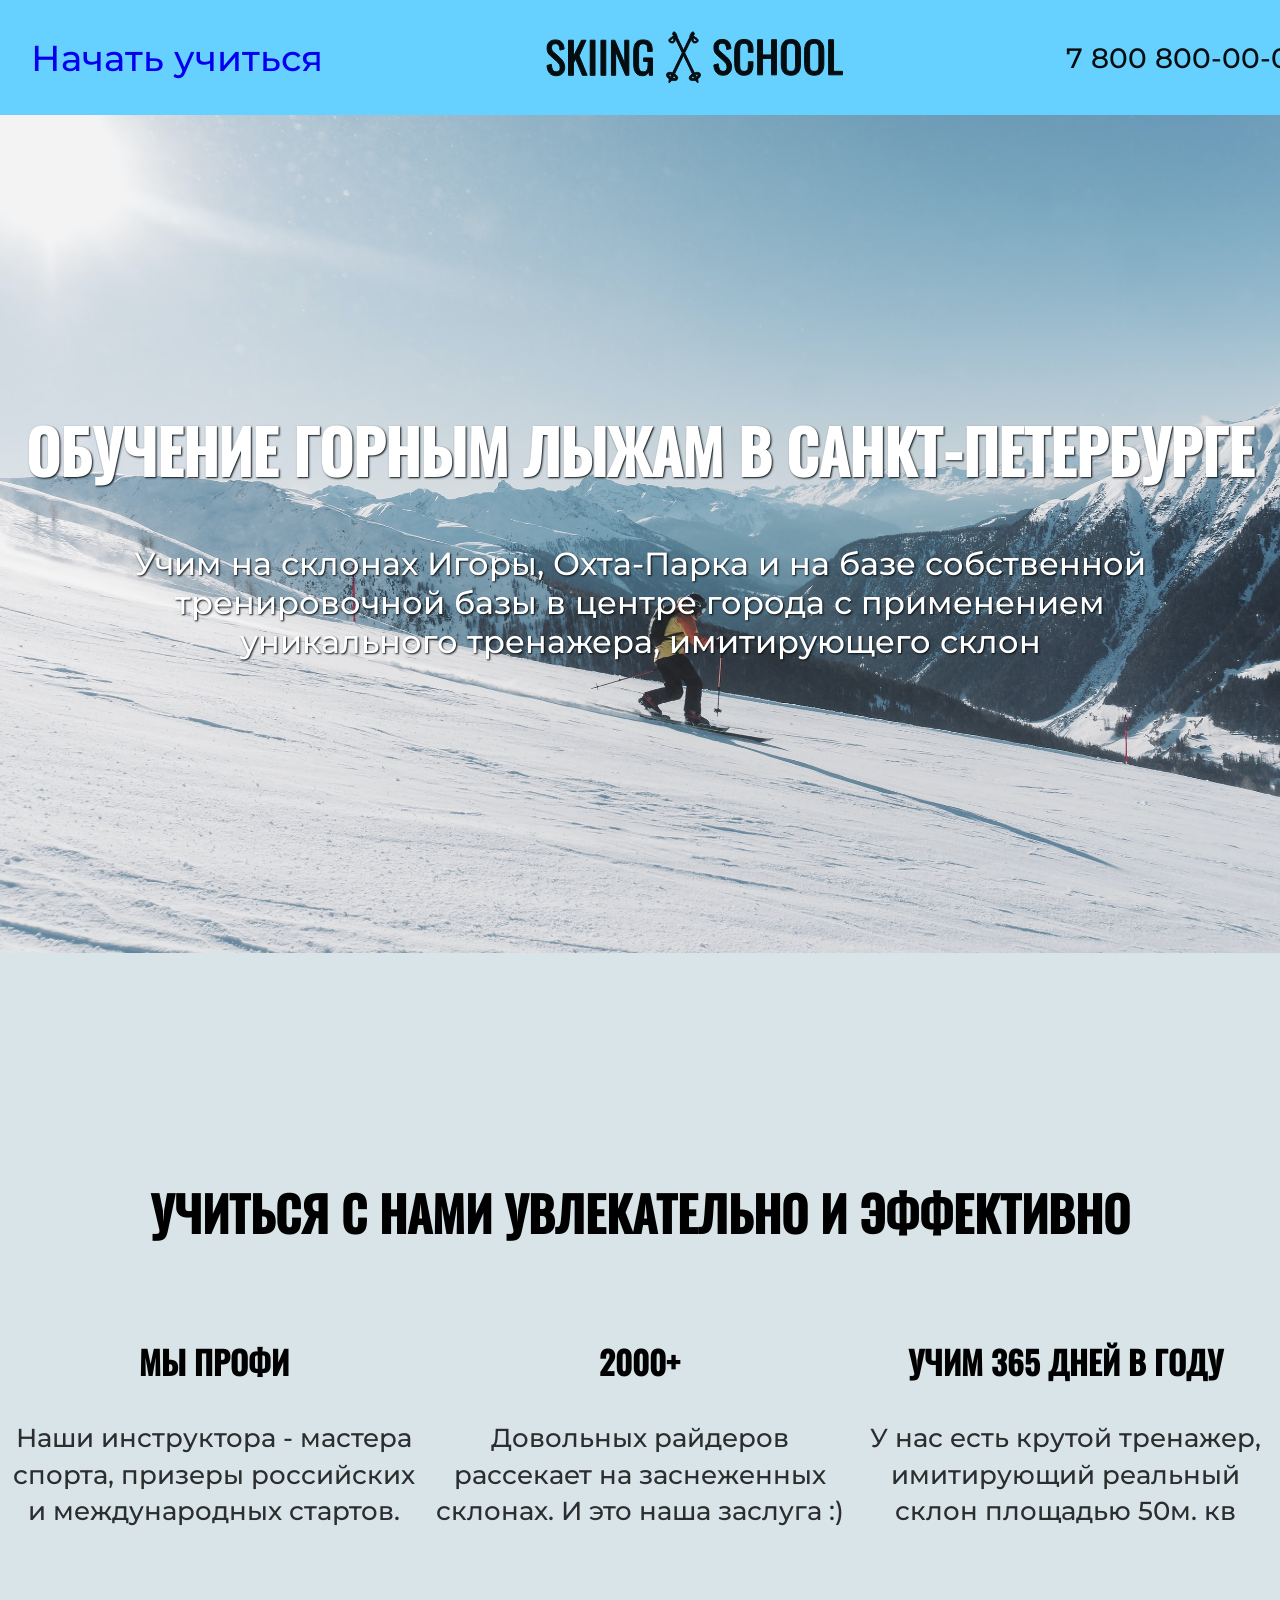
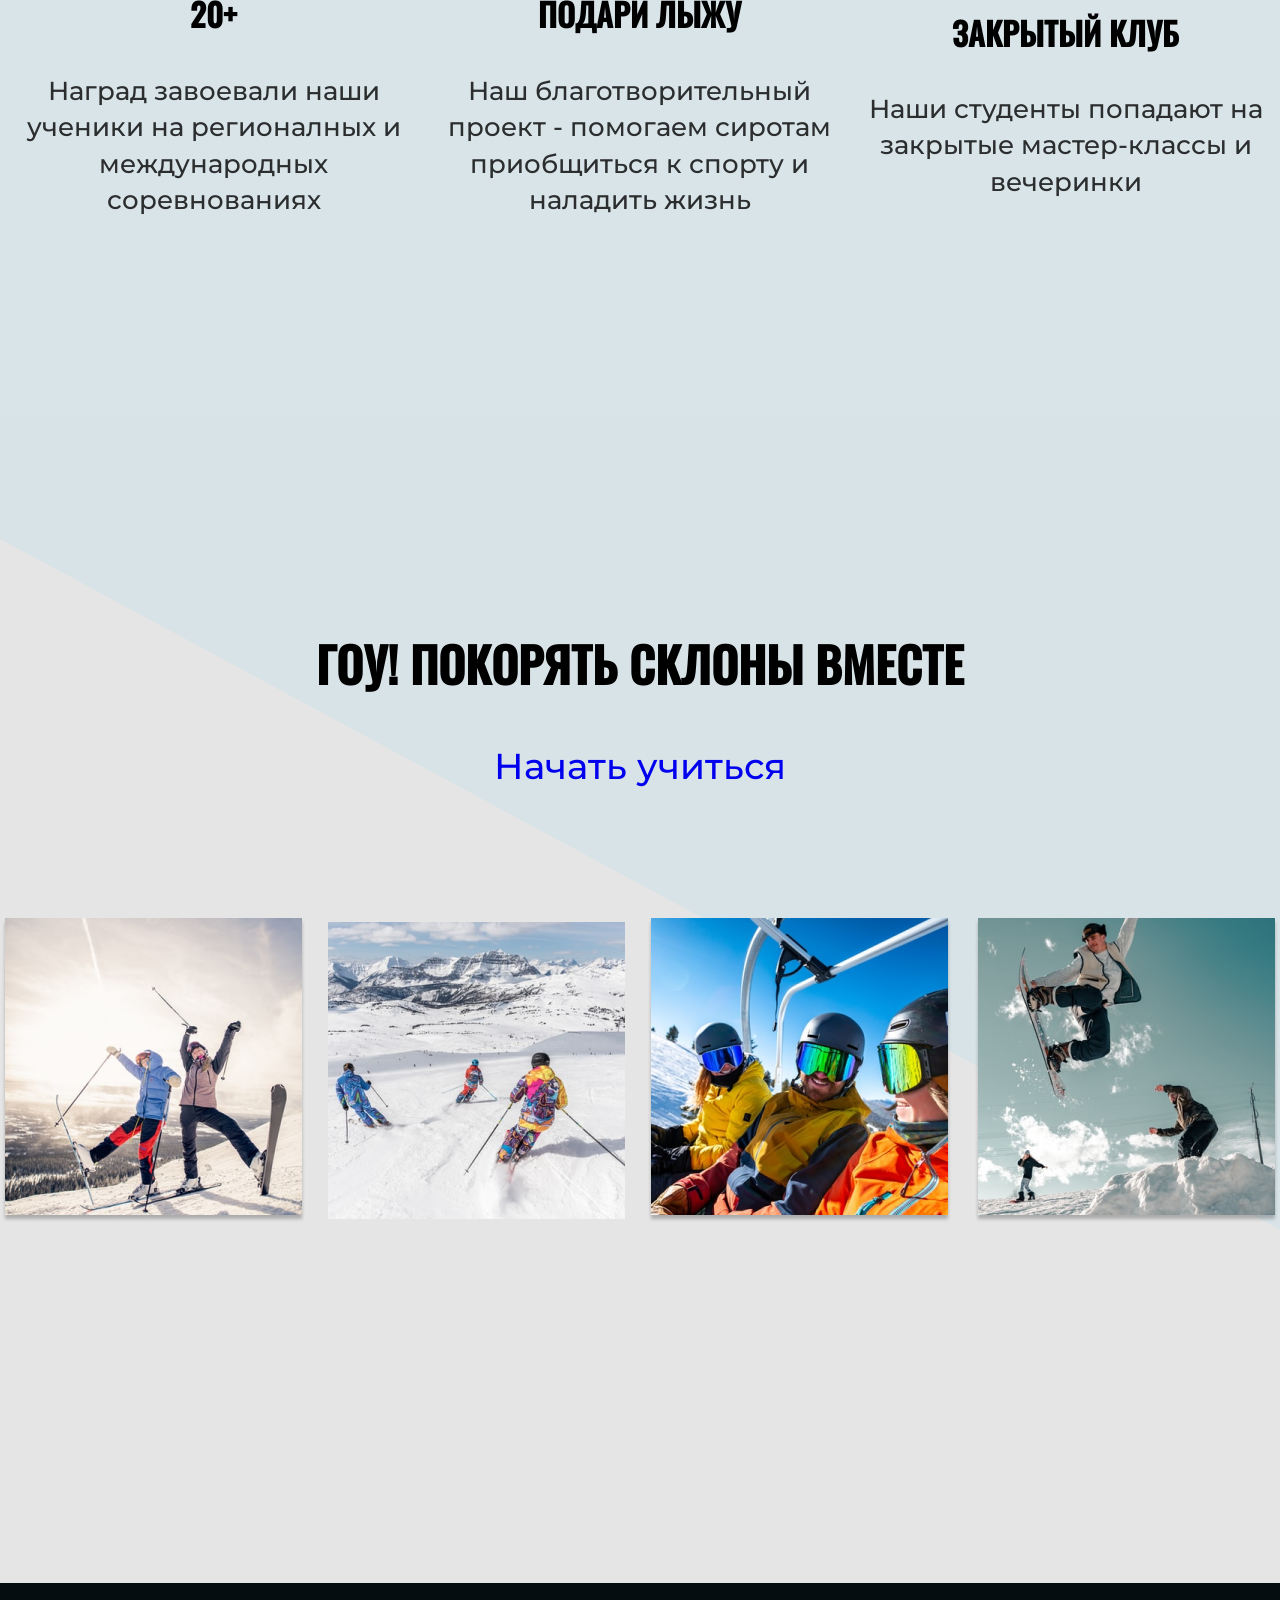
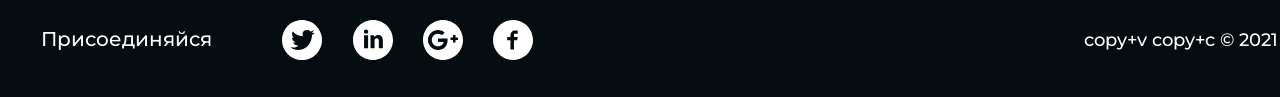
==== commit 3b0752f7: "финалОчка" ====
--- a/index.html
+++ b/index.html
@@ -10,9 +10,28 @@
   <body>
     <header class="header">
       <div class="container">
-        <a href="#" class="btn">Начать учиться</a>
-        <p class="nav-item">Skiing school</p>
-        <a href="tel:+" class="number">7 800 800-00-00</a>
+        <div class="header-wrap">
+          <a href="#" class="btn">Начать учиться</a>
+          <svg class="logo" xmlns="http://www.w3.org/2000/svg">
+            <path
+              d="M10.3135 44.7087C7.36787 44.7087 5.11529 43.799 3.55581 41.9796C2.02521 40.1602 1.17328 37.6621 1 34.4854L5.33188 33.3158C5.47627 35.5684 5.90946 37.3878 6.63145 38.774C7.3823 40.1602 8.60969 40.8533 10.3135 40.8533C11.5842 40.8533 12.5372 40.5068 13.1726 39.8137C13.8368 39.0917 14.1689 38.0665 14.1689 36.738C14.1689 35.2941 13.8657 34.0956 13.2592 33.1426C12.6528 32.1895 11.6853 31.1355 10.3569 29.9803L4.46551 24.782C3.28146 23.7424 2.41508 22.6305 1.86638 21.4465C1.34655 20.2336 1.08664 18.7607 1.08664 17.028C1.08664 14.4577 1.82306 12.465 3.2959 11.05C4.76874 9.63488 6.77584 8.92734 9.31721 8.92734C12.0896 8.92734 14.1833 9.66376 15.5984 11.1366C17.0135 12.6094 17.8654 14.8909 18.1542 17.981L13.9956 19.1073C13.8513 17.0569 13.4469 15.4829 12.7827 14.3855C12.1474 13.2592 10.9922 12.6961 9.31721 12.6961C8.07538 12.6961 7.12239 13.0282 6.45817 13.6924C5.79395 14.3277 5.46184 15.2808 5.46184 16.5515C5.46184 17.5911 5.63511 18.4719 5.98166 19.1939C6.32821 19.887 6.92024 20.5945 7.75773 21.3165L13.6924 26.5148C15.223 27.8721 16.4359 29.3449 17.3312 30.9333C18.2553 32.5217 18.7174 34.3266 18.7174 36.3482C18.7174 38.9184 17.9377 40.9544 16.3782 42.4561C14.8187 43.9578 12.7971 44.7087 10.3135 44.7087ZM22.5146 9.23057H27.4096V25.7784L35.4669 9.23057H40.0154L33.0844 24.6954L41.1416 44.3188H36.3766L29.6622 27.8577L27.4096 31.9296V44.3188H22.5146V9.23057ZM44.2224 9.23057H49.0307V44.3188H44.2224V9.23057ZM54.9675 9.23057H59.7758V44.3188H54.9675V9.23057ZM65.4526 9.23057H68.7885L78.7519 32.5361V9.23057H82.8238V44.3188H79.7049L69.6116 20.3635V44.3188H65.4526V9.23057ZM96.6994 44.752C93.5229 44.752 91.227 43.7557 89.8117 41.763C88.3964 39.7414 87.6891 36.7524 87.6891 32.796V21.0566C87.6891 18.3419 87.9632 16.1183 88.5121 14.3855C89.0895 12.6239 90.0574 11.281 91.4145 10.3569C92.8007 9.40385 94.6925 8.92734 97.0893 8.92734C100.324 8.92734 102.648 9.7504 104.064 11.3965C105.507 13.0426 106.23 15.6273 106.23 19.1506V20.4501H101.638V19.3672C101.638 17.6922 101.537 16.4071 101.334 15.5118C101.132 14.5877 100.699 13.8946 100.035 13.4325C99.3994 12.9704 98.4463 12.7394 97.1759 12.7394C95.8188 12.7394 94.8076 13.0571 94.1436 13.6924C93.4796 14.2989 93.0464 15.1219 92.844 16.1616C92.6707 17.2012 92.5841 18.5874 92.5841 20.3202V33.3158C92.5841 36.0016 92.9015 37.9365 93.5371 39.1206C94.2011 40.2757 95.4573 40.8533 97.3058 40.8533C99.1252 40.8533 100.367 40.2179 101.031 38.9473C101.724 37.6766 102.071 35.6406 102.071 32.8393V30.4135H97.6091V26.948H106.489V44.3188H103.414L102.937 40.2902C101.84 43.2647 99.7608 44.752 96.6994 44.752Z"
+              fill="#060D10"
+              stroke="#060D10"
+            />
+            <path
+              d="M177.161 44.2268C174.216 44.2268 171.963 43.3171 170.404 41.4977C168.873 39.6783 168.021 37.1802 167.848 34.0035L172.18 32.8339C172.324 35.0865 172.757 36.9059 173.479 38.2921C174.23 39.6783 175.458 40.3714 177.161 40.3714C178.432 40.3714 179.385 40.0249 180.02 39.3318C180.685 38.6097 181.017 37.5846 181.017 36.2561C181.017 34.8122 180.714 33.6137 180.107 32.6607C179.501 31.7076 178.533 30.6536 177.205 29.4984L171.313 24.3001C170.129 23.2605 169.263 22.1486 168.714 20.9646C168.194 19.7516 167.934 18.2788 167.934 16.5461C167.934 13.9758 168.671 11.9831 170.144 10.5681C171.617 9.15297 173.624 8.44543 176.165 8.44543C178.937 8.44543 181.031 9.18186 182.446 10.6547C183.861 12.1275 184.713 14.409 185.002 17.4991L180.843 18.6254C180.699 16.575 180.295 15.001 179.631 13.9036C178.995 12.7773 177.84 12.2142 176.165 12.2142C174.923 12.2142 173.97 12.5463 173.306 13.2105C172.642 13.8458 172.31 14.7989 172.31 16.0695C172.31 17.1092 172.483 17.99 172.83 18.712C173.176 19.4051 173.768 20.1126 174.606 20.8346L180.54 26.0329C182.071 27.3902 183.284 28.863 184.179 30.4514C185.103 32.0398 185.565 33.8447 185.565 35.8662C185.565 38.4365 184.785 40.4725 183.226 41.9742C181.667 43.4759 179.645 44.2268 177.161 44.2268ZM198.156 44.2268C194.691 44.2268 192.25 43.2015 190.835 41.1511C189.42 39.0718 188.713 36.2128 188.713 32.574V20.1848C188.713 16.3439 189.406 13.4271 190.792 11.4344C192.178 9.44177 194.633 8.44543 198.156 8.44543C201.304 8.44543 203.557 9.29737 204.914 11.0012C206.3 12.7051 206.993 15.2176 206.993 18.5387V21.3111H202.358V18.842C202.358 17.2247 202.286 15.9829 202.141 15.1165C201.997 14.2502 201.622 13.5571 201.015 13.0372C200.438 12.5174 199.499 12.2575 198.199 12.2575C196.871 12.2575 195.875 12.5463 195.21 13.1239C194.575 13.6726 194.156 14.4523 193.954 15.4631C193.752 16.445 193.651 17.7734 193.651 19.4484V33.3538C193.651 35.1442 193.795 36.5449 194.084 37.5557C194.373 38.5664 194.835 39.2884 195.47 39.7216C196.135 40.1548 197.044 40.3714 198.199 40.3714C199.441 40.3714 200.365 40.0971 200.972 39.5483C201.578 38.9996 201.954 38.2488 202.098 37.2958C202.271 36.3428 202.358 35.0432 202.358 33.3971V30.7979H206.993V33.3971C206.993 36.8915 206.329 39.5772 205 41.4544C203.701 43.3027 201.419 44.2268 198.156 44.2268ZM211.656 8.74867H216.551V23.9103H225.562V8.74867H230.457V43.8369H225.562V27.4191H216.551V43.8369H211.656V8.74867ZM244.906 44.2268C241.469 44.2268 239 43.2593 237.498 41.3244C236.026 39.3607 235.289 36.5304 235.289 32.8339V19.5351C235.289 15.8963 236.04 13.1383 237.542 11.2612C239.043 9.38401 241.498 8.44543 244.906 8.44543C248.313 8.44543 250.754 9.39845 252.227 11.3045C253.728 13.1816 254.479 15.9252 254.479 19.5351V32.8772C254.479 36.516 253.728 39.3173 252.227 41.2811C250.725 43.2449 248.285 44.2268 244.906 44.2268ZM244.906 40.3714C246.725 40.3714 247.952 39.8372 248.588 38.7686C249.223 37.7001 249.541 36.0828 249.541 33.9169V18.5387C249.541 16.4017 249.223 14.8277 248.588 13.817C247.952 12.7773 246.725 12.2575 244.906 12.2575C243.057 12.2575 241.815 12.7773 241.18 13.817C240.545 14.8277 240.227 16.4017 240.227 18.5387V33.9169C240.227 36.0828 240.545 37.7001 241.18 38.7686C241.815 39.8372 243.057 40.3714 244.906 40.3714ZM268.257 44.2268C264.82 44.2268 262.351 43.2593 260.85 41.3244C259.377 39.3607 258.641 36.5304 258.641 32.8339V19.5351C258.641 15.8963 259.391 13.1383 260.893 11.2612C262.395 9.38401 264.849 8.44543 268.257 8.44543C271.665 8.44543 274.105 9.39845 275.578 11.3045C277.08 13.1816 277.831 15.9252 277.831 19.5351V32.8772C277.831 36.516 277.08 39.3173 275.578 41.2811C274.076 43.2449 271.636 44.2268 268.257 44.2268ZM268.257 40.3714C270.077 40.3714 271.304 39.8372 271.94 38.7686C272.574 37.7001 272.893 36.0828 272.893 33.9169V18.5387C272.893 16.4017 272.574 14.8277 271.94 13.817C271.304 12.7773 270.077 12.2575 268.257 12.2575C266.409 12.2575 265.167 12.7773 264.532 13.817C263.896 14.8277 263.579 16.4017 263.579 18.5387V33.9169C263.579 36.0828 263.896 37.7001 264.532 38.7686C265.167 39.8372 266.409 40.3714 268.257 40.3714ZM282.642 8.74867H287.537V40.3281H296.504V43.8369H282.642V8.74867Z"
+              fill="#060D10"
+              stroke="#060D10"
+            />
+            <path
+              d="M154.276 42.8528C153.808 41.8818 152.741 41.3428 151.272 41.3351C150.379 41.3304 149.376 41.5252 148.372 41.8921L138.698 21.8422L145.775 7.17511C145.776 7.26985 145.777 7.36552 145.778 7.46373C145.785 8.37997 145.792 9.32729 146.106 10.2151C146.342 10.8841 146.777 11.3875 147.365 11.6712C147.365 11.6713 147.365 11.6713 147.365 11.6713C147.692 11.8288 148.06 11.9158 148.458 11.9292C149.724 11.9725 151.844 11.4633 152.144 9.91308C152.475 8.19326 150.583 7.08753 149.775 6.61543L149.673 6.55558C149.033 6.18203 148.37 5.79566 147.853 5.28555C147.699 5.13373 147.564 4.97012 147.447 4.796L148.198 3.23909C148.572 2.46392 148.245 1.52896 147.47 1.15496C146.695 0.780949 145.76 1.10735 145.386 1.88252L143.935 4.89028C143.745 5.28405 143.737 5.71883 143.875 6.10069L137.489 19.3364L131.103 6.10069C131.241 5.71883 131.233 5.28416 131.043 4.89028L129.591 1.88252C129.217 1.10735 128.283 0.780949 127.507 1.15496C126.732 1.52896 126.406 2.46392 126.78 3.23909L127.531 4.796C127.414 4.97012 127.278 5.13373 127.124 5.28555C126.607 5.79566 125.945 6.18203 125.305 6.55558L125.203 6.61543C124.394 7.08753 122.502 8.19326 122.834 9.91308C123.133 11.4633 125.254 11.9725 126.52 11.9292C126.918 11.9158 127.286 11.8288 127.612 11.6713C127.613 11.6713 127.613 11.6713 127.613 11.6713C128.2 11.3876 128.636 10.8841 128.872 10.2151C129.186 9.32718 129.193 8.37985 129.2 7.46373C129.201 7.36552 129.202 7.26985 129.203 7.17511L136.28 21.8422L126.606 41.8921C125.602 41.5251 124.599 41.3304 123.705 41.3351C122.237 41.3427 121.17 41.8817 120.701 42.8528C120.233 43.8239 120.475 44.9945 121.383 46.1487C121.876 46.7759 122.548 47.3715 123.335 47.8889L122.867 51.3527C122.846 51.5083 122.927 51.6598 123.069 51.7282C123.21 51.7964 123.38 51.7659 123.489 51.6526L125.909 49.1306C126.803 49.4249 127.688 49.5803 128.486 49.576C129.954 49.5685 131.021 49.0295 131.49 48.0582C131.958 47.0872 131.716 45.9167 130.808 44.7624C130.256 44.0599 129.479 43.3963 128.567 42.8388L137.489 24.3482L146.41 42.8386C145.498 43.3961 144.722 44.0596 144.169 44.7621C143.261 45.9165 143.019 47.0869 143.488 48.0579C143.956 49.0292 145.023 49.5682 146.492 49.5758C147.29 49.58 148.174 49.4245 149.069 49.1304L151.489 51.6524C151.598 51.7656 151.767 51.7961 151.909 51.728C152.05 51.6596 152.132 51.5081 152.111 51.3525L151.642 47.8887C152.43 47.3713 153.102 46.7757 153.595 46.1485C154.503 44.9945 154.745 43.8239 154.276 42.8528ZM148.322 7.43461C148.509 7.55027 148.703 7.66038 148.891 7.76691C149.361 8.03358 149.805 8.28534 150.169 8.62549C150.575 9.00574 150.774 9.34971 150.726 9.59396C150.663 9.92163 150.256 10.1718 149.483 10.3588C149.047 10.464 148.497 10.5668 148.106 10.4264C148.072 10.4144 148.039 10.4008 148.008 10.3858C147.492 10.1364 147.359 9.45924 147.298 8.82977C147.252 8.349 147.243 7.85079 147.234 7.36899C147.23 7.13351 147.226 6.89434 147.217 6.65379C147.529 6.91329 147.891 7.16783 148.322 7.43461ZM127.744 7.36899C127.735 7.85079 127.726 8.34889 127.68 8.82977C127.618 9.45924 127.486 10.1364 126.969 10.3858C126.938 10.4008 126.906 10.4144 126.872 10.4264C126.481 10.5668 125.931 10.464 125.495 10.3588C124.722 10.1718 124.315 9.92163 124.252 9.59396C124.204 9.34971 124.403 9.00574 124.809 8.62549C125.173 8.28546 125.617 8.03358 126.087 7.76691C126.274 7.66038 126.468 7.55027 126.656 7.43461C127.087 7.16783 127.448 6.91329 127.761 6.65379C127.752 6.89434 127.748 7.13351 127.744 7.36899ZM129.528 47.1116C129.382 47.4141 127.78 47.7192 125.528 46.6324C123.276 45.5457 122.517 44.1018 122.663 43.7993C122.786 43.5444 123.944 43.2876 125.654 43.8646L124.767 45.7038L126.729 46.6501L127.616 44.8109C129.132 45.7906 129.651 46.8569 129.528 47.1116ZM149.45 46.6324C147.198 47.7192 145.595 47.4142 145.449 47.1116C145.327 46.8569 145.846 45.7904 147.362 44.811L148.249 46.6502L150.211 45.7039L149.324 43.8647C151.034 43.2877 152.192 43.5445 152.315 43.7994C152.461 44.1017 151.702 45.5456 149.45 46.6324Z"
+              fill="#060D10"
+              stroke="#060D10"
+            />
+          </svg>
+
+          <a href="tel:+" class="number">7 800 800-00-00</a>
+        </div>
       </div>
     </header>
 
@@ -33,46 +52,48 @@
           <h2 class="features-title">
             УЧИТЬСЯ С НАМИ УВЛЕКАТЕЛЬНО И ЭФФЕКТИВНО
           </h2>
-          <div class="features-item">
-            <h3 class="features-heading">МЫ ПРОФИ</h3>
-            <p class="features-desc">
-              Наши инструктора - мастера спорта, призеры российских и
-              международных стартов.
-            </p>
-          </div>
-          <div class="features-item">
-            <h3 class="features-heading">2000+</h3>
-            <p class="features-desc">
-              Довольных райдеров рассекает на заснеженных склонах. И это наша
-              заслуга :)
-            </p>
-          </div>
-          <div class="features-item">
-            <h3 class="features-heading">УЧИМ 365 ДНЕЙ В ГОДУ</h3>
-            <p class="features-desc">
-              У нас есть крутой тренажер, имитирующий реальный склон площадью
-              50м. кв
-            </p>
-          </div>
-          <div class="features-item">
-            <h3 class="features-heading">20+</h3>
-            <p class="features-desc">
-              Наград завоевали наши ученики на регионалных и международных
-              соревнованиях
-            </p>
-          </div>
-          <div class="features-item">
-            <h3 class="features-heading">ПОДАРИ ЛЫЖУ</h3>
-            <p class="features-desc">
-              Наш благотворительный проект - помогаем сиротам приобщиться к
-              спорту и наладить жизнь
-            </p>
-          </div>
-          <div class="features-item">
-            <h3 class="features-heading">ЗАКРЫТЫЙ КЛУБ</h3>
-            <p class="features-desc">
-              Наши студенты попадают на закрытые мастер-классы и вечеринки
-            </p>
+          <div class="features-wrap">
+            <div class="features-item">
+              <h3 class="features-heading features-left">МЫ ПРОФИ</h3>
+              <p class="features-desc">
+                Наши инструктора - мастера спорта, призеры российских и
+                международных стартов.
+              </p>
+            </div>
+            <div class="features-item features-center">
+              <h3 class="features-heading">2000+</h3>
+              <p class="features-desc">
+                Довольных райдеров рассекает на заснеженных склонах. И это наша
+                заслуга :)
+              </p>
+            </div>
+            <div class="features-item features-right">
+              <h3 class="features-heading">УЧИМ 365 ДНЕЙ В ГОДУ</h3>
+              <p class="features-desc">
+                У нас есть крутой тренажер, имитирующий реальный склон площадью
+                50м. кв
+              </p>
+            </div>
+            <div class="features-item features-left">
+              <h3 class="features-heading">20+</h3>
+              <p class="features-desc">
+                Наград завоевали наши ученики на регионалных и международных
+                соревнованиях
+              </p>
+            </div>
+            <div class="features-item features-center">
+              <h3 class="features-heading">ПОДАРИ ЛЫЖУ</h3>
+              <p class="features-desc">
+                Наш благотворительный проект - помогаем сиротам приобщиться к
+                спорту и наладить жизнь
+              </p>
+            </div>
+            <div class="features-item features-right">
+              <h3 class="features-heading">ЗАКРЫТЫЙ КЛУБ</h3>
+              <p class="features-desc">
+                Наши студенты попадают на закрытые мастер-классы и вечеринки
+              </p>
+            </div>
           </div>
         </div>
       </section>
@@ -81,7 +102,7 @@
         <div class="container">
           <h2 class="lead-text">ГОУ! ПОКОРЯТЬ СКЛОНЫ ВМЕСТЕ</h2>
           <a href="#" class="btn">Начать учиться</a>
-          <div class="img-lead">
+          <div class="lead-wrap">
             <img src="image/photo-lead1.png" alt="" />
             <img src="image/photo-lead2.png" alt="" />
             <img src="image/photo-lead3.png" alt="" />
@@ -93,26 +114,40 @@
 
     <footer class="footer">
       <div class="container">
-        <ul class="social">
-          <li class="social-items">
+        <div class="footer-wrap">
+          <div class="footer-social">
             <p class="soc-link">Присоединяйся</p>
-          </li>
-          <li class="social-items">
-            <a href="#" class="social-link" title="На twitter"></a>
-          </li>
-          <li class="social-items">
-            <a href="#" class="social-link" title="На LinkedIn">LinkedIn</a>
-          </li>
-          <li class="social-items">
-            <a href="#" class="social-link" title="На Google+">Google+</a>
-          </li>
-          <li class="social-items">
-            <a href="#" class="social-link" title="На Facebook">Facebook</a>
-          </li>
-          <li class="social-items">
+            <svg class="twit" xmlns="http://www.w3.org/2000/svg">
+              <path
+                d="M20 40C17.2917 40 14.7005 39.4727 12.2266 38.418C9.7526 37.3633 7.6237 35.944 5.83984 34.1602C4.05599 32.3763 2.63672 30.2474 1.58203 27.7734C0.527344 25.2995 0 22.7083 0 20C0 17.2917 0.527344 14.7005 1.58203 12.2266C2.63672 9.7526 4.05599 7.6237 5.83984 5.83984C7.6237 4.05599 9.7526 2.63672 12.2266 1.58203C14.7005 0.527344 17.2917 0 20 0C22.7083 0 25.2995 0.527344 27.7734 1.58203C30.2474 2.63672 32.3763 4.05599 34.1602 5.83984C35.944 7.6237 37.3633 9.7526 38.418 12.2266C39.4727 14.7005 40 17.2917 40 20C40 22.7083 39.4727 25.2995 38.418 27.7734C37.3633 30.2474 35.944 32.3763 34.1602 34.1602C32.3763 35.944 30.2474 37.3633 27.7734 38.418C25.2995 39.4727 22.7083 40 20 40ZM31.7578 10C31.6016 10.0781 31.3672 10.2214 31.0547 10.4297L30.293 10.9375L29.5703 11.3281L28.75 11.6016C27.7865 10.5339 26.6016 10 25.1953 10C22.1484 10 20.625 11.276 20.625 13.8281V16.1328C16.4323 15.9245 13.2161 14.388 10.9766 11.5234C10.3255 12.2005 10 12.9427 10 13.75C10 15.4688 10.638 16.7708 11.9141 17.6562C11.7578 17.6562 11.5365 17.6693 11.25 17.6953C10.9635 17.7214 10.7357 17.7214 10.5664 17.6953C10.3971 17.6693 10.2083 17.6042 10 17.5C10 18.6979 10.319 19.694 10.957 20.4883C11.5951 21.2826 12.474 21.7969 13.5938 22.0312C13.3333 22.3438 12.9688 22.5 12.5 22.5C12.0833 22.5 11.7188 22.3828 11.4062 22.1484C11.4062 23.1641 11.8945 23.9518 12.8711 24.5117C13.8477 25.0716 14.9479 25.3646 16.1719 25.3906C15.7031 26.0938 15.0195 26.6211 14.1211 26.9727C13.2227 27.3242 12.2656 27.5 11.25 27.5C10.8854 27.5 10.3841 27.4089 9.74609 27.2266C9.10807 27.0443 8.77604 26.9531 8.75 26.9531C9.16667 27.7865 10.0195 28.5026 11.3086 29.1016C12.5977 29.7005 14.2318 30 16.2109 30C17.9557 30 19.5833 29.694 21.0938 29.082C22.6042 28.4701 23.8932 27.6562 24.9609 26.6406C26.0286 25.625 26.9466 24.4661 27.7148 23.1641C28.4831 21.862 29.056 20.5143 29.4336 19.1211C29.8112 17.7279 30 16.3542 30 15C30 14.9479 30.1562 14.8372 30.4688 14.668C30.7812 14.4987 31.1458 14.2708 31.5625 13.9844C31.9792 13.6979 32.2917 13.3984 32.5 13.0859C31.0938 13.0859 30.1562 13.112 29.6875 13.1641C30.599 12.6172 31.2891 11.5625 31.7578 10Z"
+                fill="white"
+              />
+            </svg>
+            <svg class="linked" xmlns="http://www.w3.org/2000/svg">
+              <path
+                d="M20 0C8.95417 0 0 8.95417 0 20C0 31.0458 8.95417 40 20 40C31.0458 40 40 31.0458 40 20C40 8.95417 31.0458 0 20 0ZM15.1042 28.2896H11.0542V15.2562H15.1042V28.2896ZM13.0542 13.6562C11.775 13.6562 10.9479 12.75 10.9479 11.6292C10.9479 10.4854 11.8 9.60625 13.1062 9.60625C14.4125 9.60625 15.2125 10.4854 15.2375 11.6292C15.2375 12.75 14.4125 13.6562 13.0542 13.6562ZM29.8958 28.2896H25.8458V21.0667C25.8458 19.3854 25.2583 18.2437 23.7938 18.2437C22.675 18.2437 22.0104 19.0167 21.7167 19.7604C21.6083 20.025 21.5812 20.4 21.5812 20.7729V28.2875H17.5292V19.4125C17.5292 17.7854 17.4771 16.425 17.4229 15.2542H20.9417L21.1271 17.0646H21.2083C21.7417 16.2146 23.0479 14.9604 25.2333 14.9604C27.8979 14.9604 29.8958 16.7458 29.8958 20.5833V28.2896Z"
+                fill="white"
+              />
+            </svg>
+
+            <svg class="go" xmlns="http://www.w3.org/2000/svg">
+              <path
+                d="M20 0C8.9525 0 0 8.9525 0 20C0 31.0475 8.9525 40 20 40C31.0475 40 40 31.0475 40 20C40 8.9525 31.0475 0 20 0ZM15 30C9.47 30 5 25.5325 5 20C5 14.4675 9.47 10 15 10C17.7025 10 19.96 10.985 21.7025 12.6175L18.9825 15.2275C18.24 14.5175 16.9425 13.6875 14.9975 13.6875C11.5825 13.6875 8.795 16.515 8.795 20C8.795 23.485 11.585 26.3125 14.9975 26.3125C18.9575 26.3125 20.4425 23.47 20.67 22H14.9975V18.57H24.4425C24.5275 19.07 24.6 19.57 24.6 20.2275C24.6 25.945 20.7725 30 14.9975 30H15ZM32.5 20V22.5H30V20H27.5V17.5H30V15H32.5V17.5H35V20H32.5Z"
+                fill="white"
+              />
+            </svg>
+            <svg class="fc" xmlns="http://www.w3.org/2000/svg">
+              <path
+                d="M20 0C8.95417 0 0 8.95417 0 20C0 31.0458 8.95417 40 20 40C31.0458 40 40 31.0458 40 20C40 8.95417 31.0458 0 20 0ZM24.7375 13.8208H21.7313C21.375 13.8208 20.9792 14.2896 20.9792 14.9125V17.0833H24.7396L24.1708 20.1792H20.9792V29.4729H17.4312V20.1792H14.2125V17.0833H17.4312V15.2625C17.4312 12.65 19.2438 10.5271 21.7313 10.5271H24.7375V13.8208Z"
+                fill="white"
+              />
+            </svg>
+          </div>
+
+          <div class="footer-copy">
             <p class="copyright">copy+v copy+c © 2021</p>
-          </li>
-        </ul>
+          </div>
+        </div>
       </div>
     </footer>
   </body>
--- a/styles/style.css
+++ b/styles/style.css
@@ -31,22 +31,45 @@
 }
 
 /* common */
+
+* {
+  /* примени ко всем элементам */
+  box-sizing: border-box;
+}
+
 body {
+  margin: 0px;
   font-family: "Montserrat", sans-serif;
   font-weight: 500;
-  background: rgba(102, 209, 255, 0.1);
+  background: rgba(196, 196, 196, 43.86%);
+}
+
+img {
+  display: block; /* убирает отступ под изображением */
+  max-width: 100%;
 }
 
 .container {
   width: 1278px;
   margin: 0 auto;
-  border: 1px solid #f00;
 }
 /* header */
 
 .header {
   background: #66d1ff;
   padding: 31px;
+}
+
+.header-wrap {
+  display: flex;
+  justify-content: space-between;
+  align-items: center;
+}
+
+.logo {
+  width: 298px; 
+  height: 53px;
+  fill: none;
 }
 
 .btn {
@@ -88,13 +111,25 @@
 .features {
   padding: 170px 0px;
   text-align: center;
-  
+  display: flex;
+  background: rgba(102, 209, 255, .1);
+}
+
+.features-wrap {
+  display: flex;
+  flex-wrap: wrap;
+}
+.features-item {
+  width: 33.33%;
+  align-content: center;
+  flex-wrap: wrap;
 }
 
 .features-title {
   font-family: "Oswald", sans-serif;
   font-size: 48px;
   line-height: 167%;
+  margin: 50px 0;
 }
 
 .features-heading {
@@ -111,10 +146,35 @@
   opacity: 0.8;
 }
 
+/* .features-item.features-left {
+margin: 50px 15px 35px 0px;
+}
+
+.features-item.features-center {
+  margin: 50px 15px 35px ;
+}
+
+.features-item.features-right {
+  margin: 50px 0px 35px 15px;
+} */
+
 /* lead */
 .lead {
   padding: 170px 0px 180px;
   text-align: center;
+  background: linear-gradient(208.35deg,
+   rgba(102, 209, 255, .1) 43.85%,
+   rgba(196, 196, 196, 0) 43.86%);
+}
+
+.lead-wrap {
+  display: flex;
+  justify-content: space-between;
+  align-items: center;
+}
+
+.lead-wrap {
+  margin:130px 0 180px ;
 }
 
 .lead-text {
@@ -128,11 +188,61 @@
   background: #060d10;
   color: #ffffff;
 }
+
+.footer-wrap {
+display: flex;
+align-items: center;
+}
+
+.footer-social  {
+  width: 41.65%;
+  display: flex;
+  justify-content: space-between;
+  align-items: center;
+}
+
+.footer-copy {
+  width: 58.31%;
+  justify-content: flex-end;
+}
+
 .soc-link {
   font-size: 20px;
   line-height: 167%;
-}
+  margin: 40px;
+}
+
+.social-link {
+  margin: 10px;
+}
+
 .copyright {
   font-size: 18px;
   line-height: 22px;
-}
+  display: flex;
+  justify-content: flex-end;
+}
+
+.twit {
+  width: 40px;
+  height: 40px;
+  fill: none;
+}
+
+.linked {
+  width: 40px;
+  height: 40px;
+  fill: none;
+}
+
+.go {
+  width: 40px;
+  height: 40px;
+  fill: none;
+}
+
+.fc {
+  width: 40px;
+  height: 40px;
+  fill: none;
+}
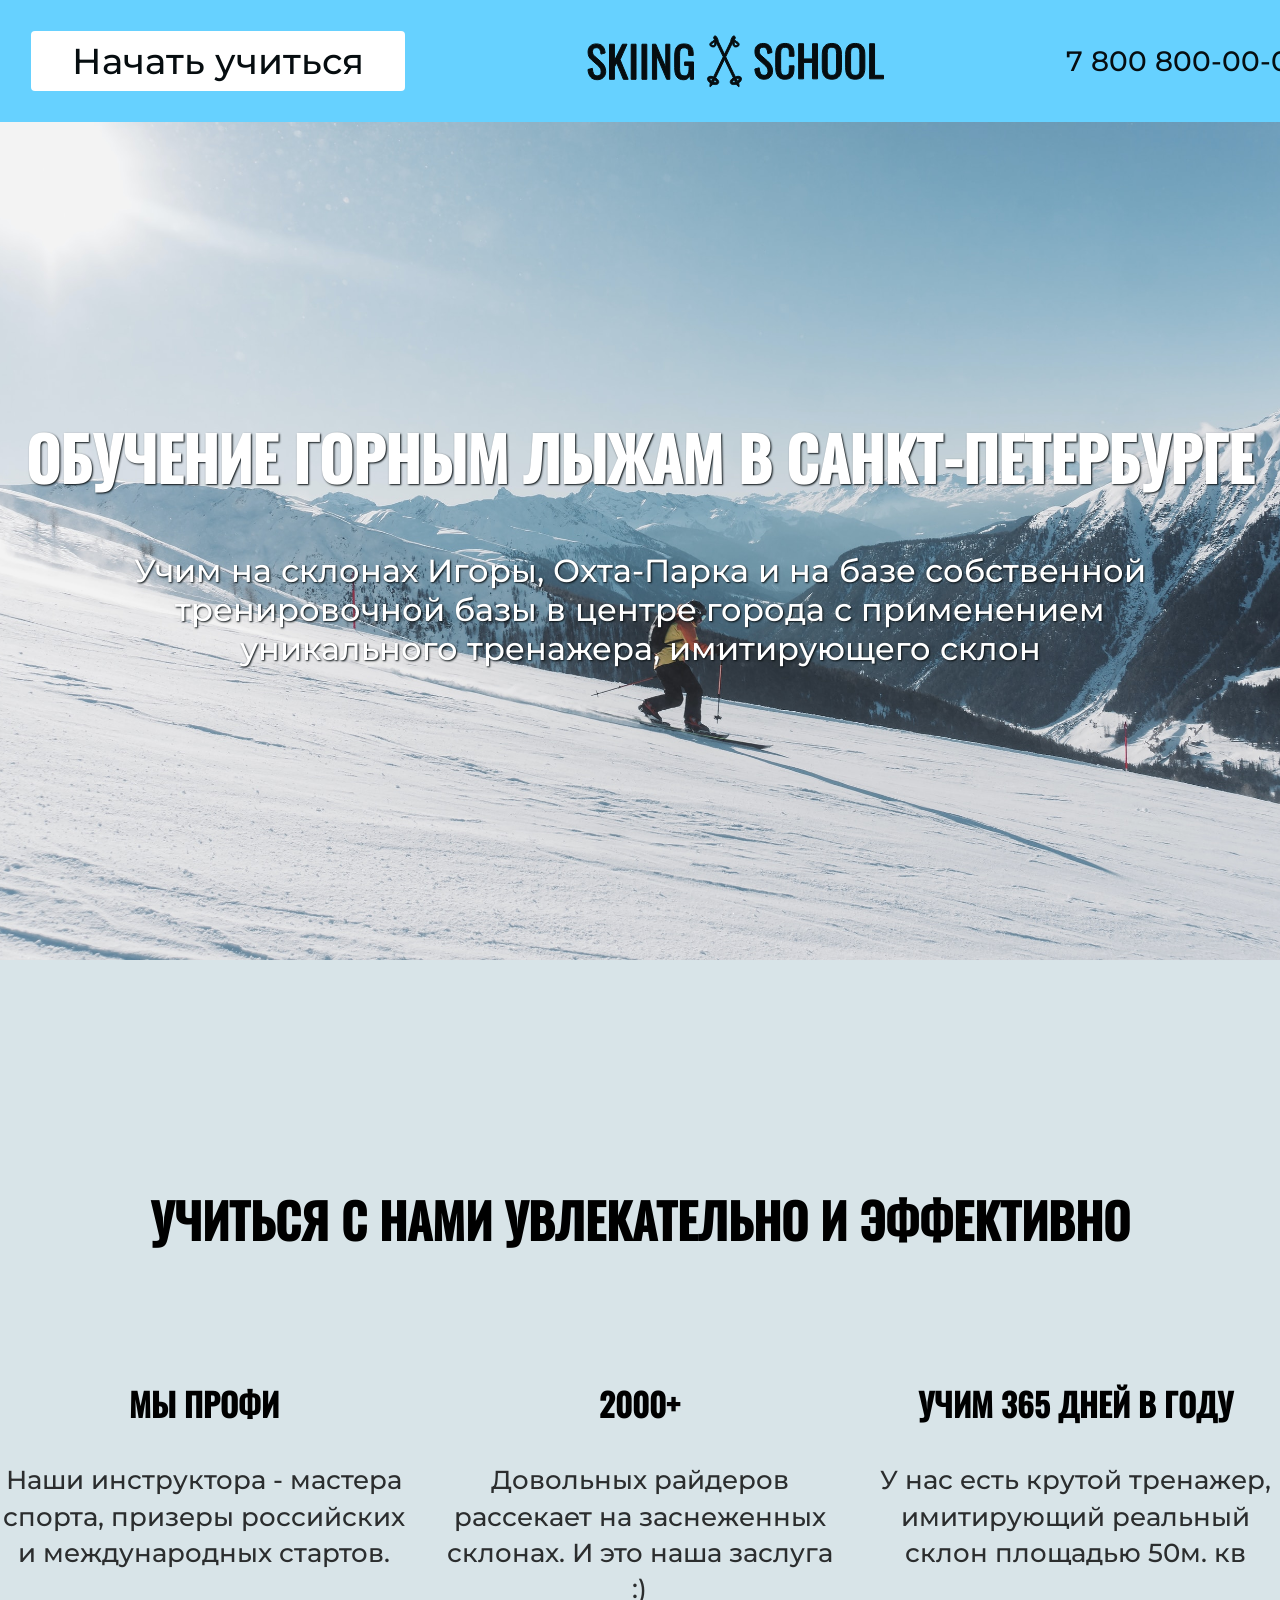
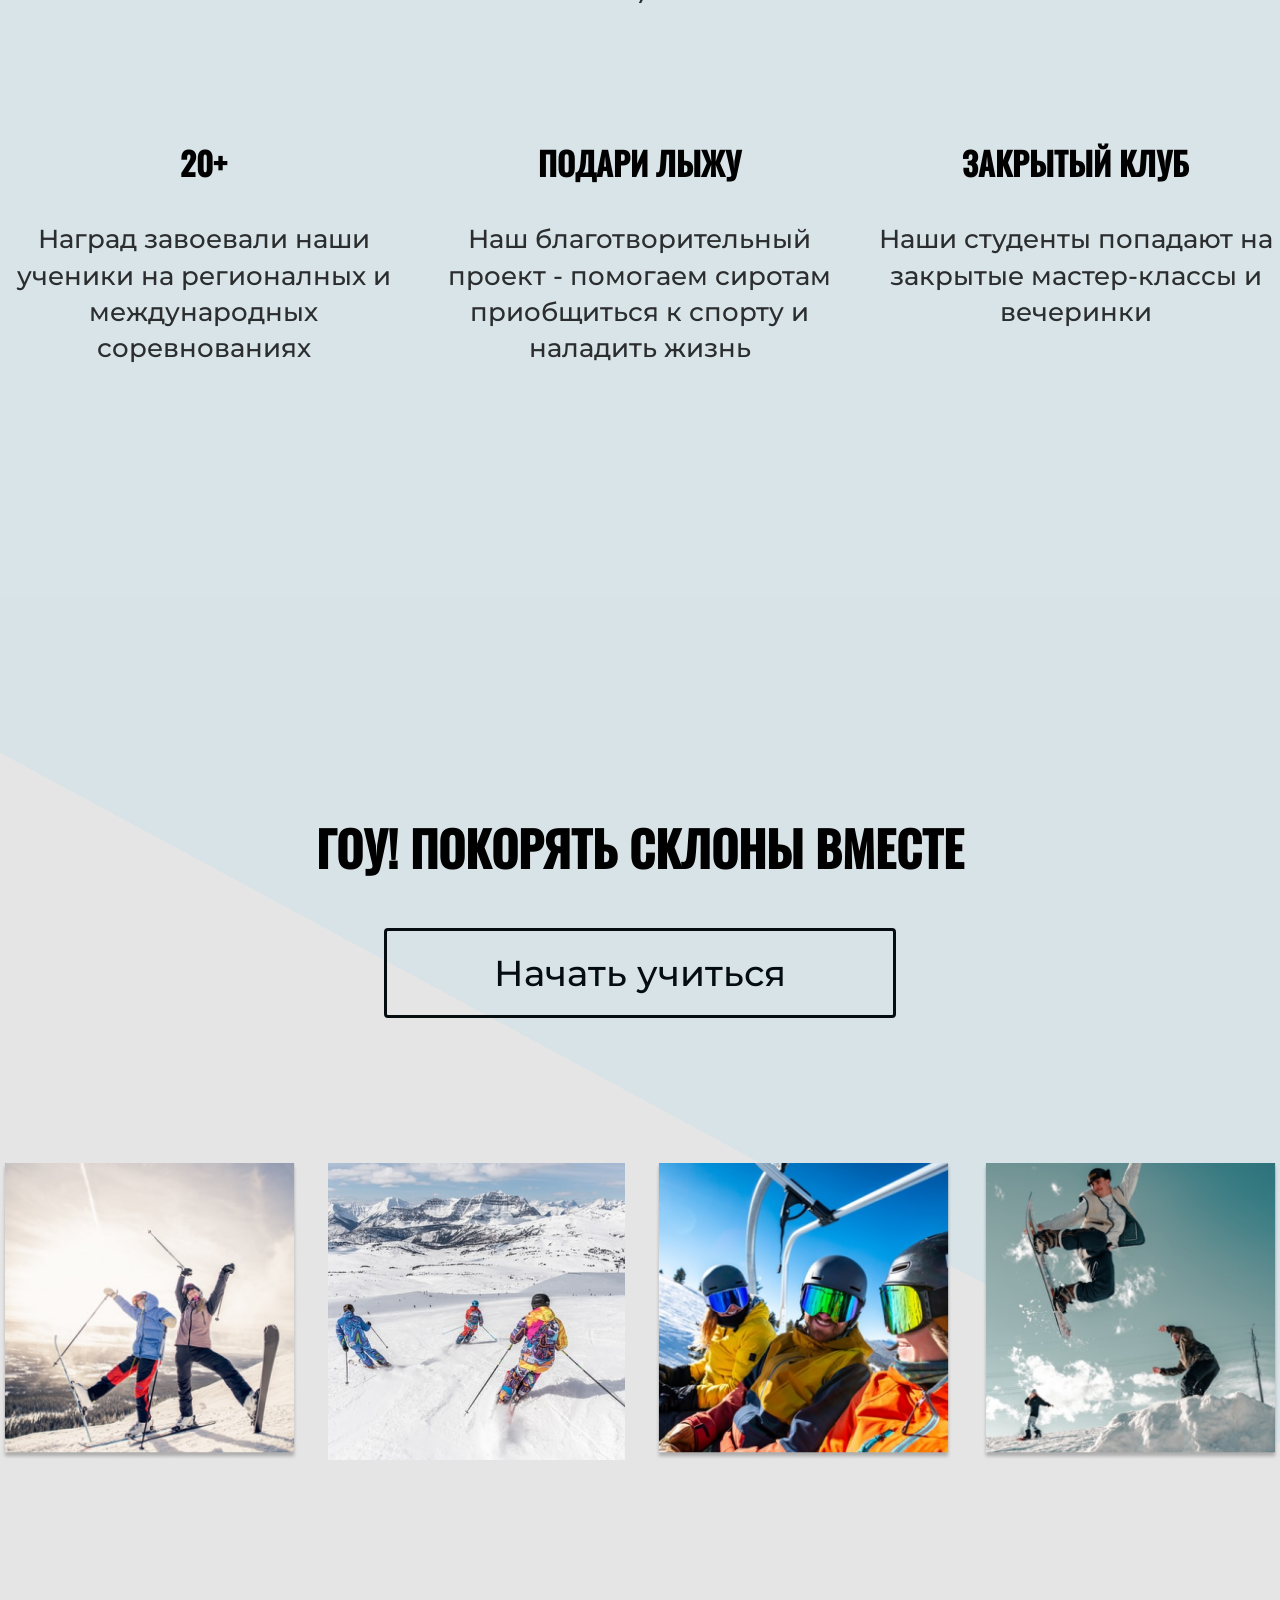
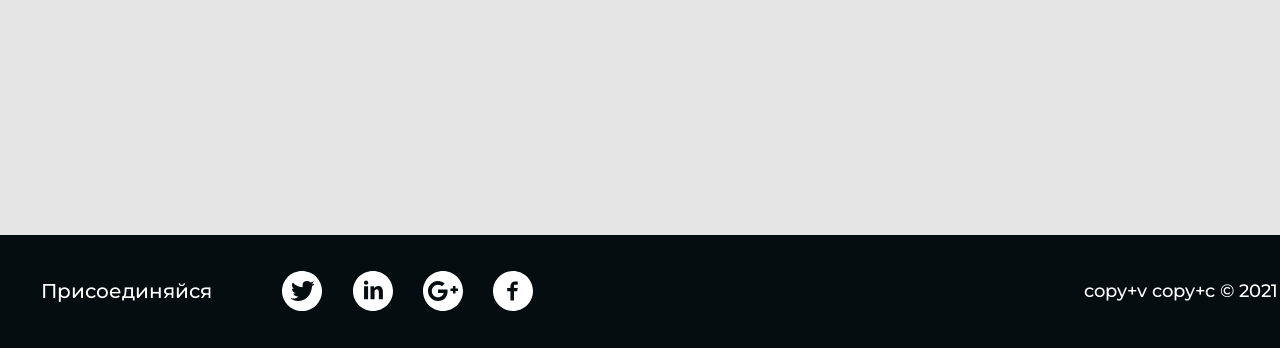
==== commit eead0c6c: "оно" ====
--- a/index.html
+++ b/index.html
@@ -11,25 +11,8 @@
     <header class="header">
       <div class="container">
         <div class="header-wrap">
-          <a href="#" class="btn">Начать учиться</a>
-          <svg class="logo" xmlns="http://www.w3.org/2000/svg">
-            <path
-              d="M10.3135 44.7087C7.36787 44.7087 5.11529 43.799 3.55581 41.9796C2.02521 40.1602 1.17328 37.6621 1 34.4854L5.33188 33.3158C5.47627 35.5684 5.90946 37.3878 6.63145 38.774C7.3823 40.1602 8.60969 40.8533 10.3135 40.8533C11.5842 40.8533 12.5372 40.5068 13.1726 39.8137C13.8368 39.0917 14.1689 38.0665 14.1689 36.738C14.1689 35.2941 13.8657 34.0956 13.2592 33.1426C12.6528 32.1895 11.6853 31.1355 10.3569 29.9803L4.46551 24.782C3.28146 23.7424 2.41508 22.6305 1.86638 21.4465C1.34655 20.2336 1.08664 18.7607 1.08664 17.028C1.08664 14.4577 1.82306 12.465 3.2959 11.05C4.76874 9.63488 6.77584 8.92734 9.31721 8.92734C12.0896 8.92734 14.1833 9.66376 15.5984 11.1366C17.0135 12.6094 17.8654 14.8909 18.1542 17.981L13.9956 19.1073C13.8513 17.0569 13.4469 15.4829 12.7827 14.3855C12.1474 13.2592 10.9922 12.6961 9.31721 12.6961C8.07538 12.6961 7.12239 13.0282 6.45817 13.6924C5.79395 14.3277 5.46184 15.2808 5.46184 16.5515C5.46184 17.5911 5.63511 18.4719 5.98166 19.1939C6.32821 19.887 6.92024 20.5945 7.75773 21.3165L13.6924 26.5148C15.223 27.8721 16.4359 29.3449 17.3312 30.9333C18.2553 32.5217 18.7174 34.3266 18.7174 36.3482C18.7174 38.9184 17.9377 40.9544 16.3782 42.4561C14.8187 43.9578 12.7971 44.7087 10.3135 44.7087ZM22.5146 9.23057H27.4096V25.7784L35.4669 9.23057H40.0154L33.0844 24.6954L41.1416 44.3188H36.3766L29.6622 27.8577L27.4096 31.9296V44.3188H22.5146V9.23057ZM44.2224 9.23057H49.0307V44.3188H44.2224V9.23057ZM54.9675 9.23057H59.7758V44.3188H54.9675V9.23057ZM65.4526 9.23057H68.7885L78.7519 32.5361V9.23057H82.8238V44.3188H79.7049L69.6116 20.3635V44.3188H65.4526V9.23057ZM96.6994 44.752C93.5229 44.752 91.227 43.7557 89.8117 41.763C88.3964 39.7414 87.6891 36.7524 87.6891 32.796V21.0566C87.6891 18.3419 87.9632 16.1183 88.5121 14.3855C89.0895 12.6239 90.0574 11.281 91.4145 10.3569C92.8007 9.40385 94.6925 8.92734 97.0893 8.92734C100.324 8.92734 102.648 9.7504 104.064 11.3965C105.507 13.0426 106.23 15.6273 106.23 19.1506V20.4501H101.638V19.3672C101.638 17.6922 101.537 16.4071 101.334 15.5118C101.132 14.5877 100.699 13.8946 100.035 13.4325C99.3994 12.9704 98.4463 12.7394 97.1759 12.7394C95.8188 12.7394 94.8076 13.0571 94.1436 13.6924C93.4796 14.2989 93.0464 15.1219 92.844 16.1616C92.6707 17.2012 92.5841 18.5874 92.5841 20.3202V33.3158C92.5841 36.0016 92.9015 37.9365 93.5371 39.1206C94.2011 40.2757 95.4573 40.8533 97.3058 40.8533C99.1252 40.8533 100.367 40.2179 101.031 38.9473C101.724 37.6766 102.071 35.6406 102.071 32.8393V30.4135H97.6091V26.948H106.489V44.3188H103.414L102.937 40.2902C101.84 43.2647 99.7608 44.752 96.6994 44.752Z"
-              fill="#060D10"
-              stroke="#060D10"
-            />
-            <path
-              d="M177.161 44.2268C174.216 44.2268 171.963 43.3171 170.404 41.4977C168.873 39.6783 168.021 37.1802 167.848 34.0035L172.18 32.8339C172.324 35.0865 172.757 36.9059 173.479 38.2921C174.23 39.6783 175.458 40.3714 177.161 40.3714C178.432 40.3714 179.385 40.0249 180.02 39.3318C180.685 38.6097 181.017 37.5846 181.017 36.2561C181.017 34.8122 180.714 33.6137 180.107 32.6607C179.501 31.7076 178.533 30.6536 177.205 29.4984L171.313 24.3001C170.129 23.2605 169.263 22.1486 168.714 20.9646C168.194 19.7516 167.934 18.2788 167.934 16.5461C167.934 13.9758 168.671 11.9831 170.144 10.5681C171.617 9.15297 173.624 8.44543 176.165 8.44543C178.937 8.44543 181.031 9.18186 182.446 10.6547C183.861 12.1275 184.713 14.409 185.002 17.4991L180.843 18.6254C180.699 16.575 180.295 15.001 179.631 13.9036C178.995 12.7773 177.84 12.2142 176.165 12.2142C174.923 12.2142 173.97 12.5463 173.306 13.2105C172.642 13.8458 172.31 14.7989 172.31 16.0695C172.31 17.1092 172.483 17.99 172.83 18.712C173.176 19.4051 173.768 20.1126 174.606 20.8346L180.54 26.0329C182.071 27.3902 183.284 28.863 184.179 30.4514C185.103 32.0398 185.565 33.8447 185.565 35.8662C185.565 38.4365 184.785 40.4725 183.226 41.9742C181.667 43.4759 179.645 44.2268 177.161 44.2268ZM198.156 44.2268C194.691 44.2268 192.25 43.2015 190.835 41.1511C189.42 39.0718 188.713 36.2128 188.713 32.574V20.1848C188.713 16.3439 189.406 13.4271 190.792 11.4344C192.178 9.44177 194.633 8.44543 198.156 8.44543C201.304 8.44543 203.557 9.29737 204.914 11.0012C206.3 12.7051 206.993 15.2176 206.993 18.5387V21.3111H202.358V18.842C202.358 17.2247 202.286 15.9829 202.141 15.1165C201.997 14.2502 201.622 13.5571 201.015 13.0372C200.438 12.5174 199.499 12.2575 198.199 12.2575C196.871 12.2575 195.875 12.5463 195.21 13.1239C194.575 13.6726 194.156 14.4523 193.954 15.4631C193.752 16.445 193.651 17.7734 193.651 19.4484V33.3538C193.651 35.1442 193.795 36.5449 194.084 37.5557C194.373 38.5664 194.835 39.2884 195.47 39.7216C196.135 40.1548 197.044 40.3714 198.199 40.3714C199.441 40.3714 200.365 40.0971 200.972 39.5483C201.578 38.9996 201.954 38.2488 202.098 37.2958C202.271 36.3428 202.358 35.0432 202.358 33.3971V30.7979H206.993V33.3971C206.993 36.8915 206.329 39.5772 205 41.4544C203.701 43.3027 201.419 44.2268 198.156 44.2268ZM211.656 8.74867H216.551V23.9103H225.562V8.74867H230.457V43.8369H225.562V27.4191H216.551V43.8369H211.656V8.74867ZM244.906 44.2268C241.469 44.2268 239 43.2593 237.498 41.3244C236.026 39.3607 235.289 36.5304 235.289 32.8339V19.5351C235.289 15.8963 236.04 13.1383 237.542 11.2612C239.043 9.38401 241.498 8.44543 244.906 8.44543C248.313 8.44543 250.754 9.39845 252.227 11.3045C253.728 13.1816 254.479 15.9252 254.479 19.5351V32.8772C254.479 36.516 253.728 39.3173 252.227 41.2811C250.725 43.2449 248.285 44.2268 244.906 44.2268ZM244.906 40.3714C246.725 40.3714 247.952 39.8372 248.588 38.7686C249.223 37.7001 249.541 36.0828 249.541 33.9169V18.5387C249.541 16.4017 249.223 14.8277 248.588 13.817C247.952 12.7773 246.725 12.2575 244.906 12.2575C243.057 12.2575 241.815 12.7773 241.18 13.817C240.545 14.8277 240.227 16.4017 240.227 18.5387V33.9169C240.227 36.0828 240.545 37.7001 241.18 38.7686C241.815 39.8372 243.057 40.3714 244.906 40.3714ZM268.257 44.2268C264.82 44.2268 262.351 43.2593 260.85 41.3244C259.377 39.3607 258.641 36.5304 258.641 32.8339V19.5351C258.641 15.8963 259.391 13.1383 260.893 11.2612C262.395 9.38401 264.849 8.44543 268.257 8.44543C271.665 8.44543 274.105 9.39845 275.578 11.3045C277.08 13.1816 277.831 15.9252 277.831 19.5351V32.8772C277.831 36.516 277.08 39.3173 275.578 41.2811C274.076 43.2449 271.636 44.2268 268.257 44.2268ZM268.257 40.3714C270.077 40.3714 271.304 39.8372 271.94 38.7686C272.574 37.7001 272.893 36.0828 272.893 33.9169V18.5387C272.893 16.4017 272.574 14.8277 271.94 13.817C271.304 12.7773 270.077 12.2575 268.257 12.2575C266.409 12.2575 265.167 12.7773 264.532 13.817C263.896 14.8277 263.579 16.4017 263.579 18.5387V33.9169C263.579 36.0828 263.896 37.7001 264.532 38.7686C265.167 39.8372 266.409 40.3714 268.257 40.3714ZM282.642 8.74867H287.537V40.3281H296.504V43.8369H282.642V8.74867Z"
-              fill="#060D10"
-              stroke="#060D10"
-            />
-            <path
-              d="M154.276 42.8528C153.808 41.8818 152.741 41.3428 151.272 41.3351C150.379 41.3304 149.376 41.5252 148.372 41.8921L138.698 21.8422L145.775 7.17511C145.776 7.26985 145.777 7.36552 145.778 7.46373C145.785 8.37997 145.792 9.32729 146.106 10.2151C146.342 10.8841 146.777 11.3875 147.365 11.6712C147.365 11.6713 147.365 11.6713 147.365 11.6713C147.692 11.8288 148.06 11.9158 148.458 11.9292C149.724 11.9725 151.844 11.4633 152.144 9.91308C152.475 8.19326 150.583 7.08753 149.775 6.61543L149.673 6.55558C149.033 6.18203 148.37 5.79566 147.853 5.28555C147.699 5.13373 147.564 4.97012 147.447 4.796L148.198 3.23909C148.572 2.46392 148.245 1.52896 147.47 1.15496C146.695 0.780949 145.76 1.10735 145.386 1.88252L143.935 4.89028C143.745 5.28405 143.737 5.71883 143.875 6.10069L137.489 19.3364L131.103 6.10069C131.241 5.71883 131.233 5.28416 131.043 4.89028L129.591 1.88252C129.217 1.10735 128.283 0.780949 127.507 1.15496C126.732 1.52896 126.406 2.46392 126.78 3.23909L127.531 4.796C127.414 4.97012 127.278 5.13373 127.124 5.28555C126.607 5.79566 125.945 6.18203 125.305 6.55558L125.203 6.61543C124.394 7.08753 122.502 8.19326 122.834 9.91308C123.133 11.4633 125.254 11.9725 126.52 11.9292C126.918 11.9158 127.286 11.8288 127.612 11.6713C127.613 11.6713 127.613 11.6713 127.613 11.6713C128.2 11.3876 128.636 10.8841 128.872 10.2151C129.186 9.32718 129.193 8.37985 129.2 7.46373C129.201 7.36552 129.202 7.26985 129.203 7.17511L136.28 21.8422L126.606 41.8921C125.602 41.5251 124.599 41.3304 123.705 41.3351C122.237 41.3427 121.17 41.8817 120.701 42.8528C120.233 43.8239 120.475 44.9945 121.383 46.1487C121.876 46.7759 122.548 47.3715 123.335 47.8889L122.867 51.3527C122.846 51.5083 122.927 51.6598 123.069 51.7282C123.21 51.7964 123.38 51.7659 123.489 51.6526L125.909 49.1306C126.803 49.4249 127.688 49.5803 128.486 49.576C129.954 49.5685 131.021 49.0295 131.49 48.0582C131.958 47.0872 131.716 45.9167 130.808 44.7624C130.256 44.0599 129.479 43.3963 128.567 42.8388L137.489 24.3482L146.41 42.8386C145.498 43.3961 144.722 44.0596 144.169 44.7621C143.261 45.9165 143.019 47.0869 143.488 48.0579C143.956 49.0292 145.023 49.5682 146.492 49.5758C147.29 49.58 148.174 49.4245 149.069 49.1304L151.489 51.6524C151.598 51.7656 151.767 51.7961 151.909 51.728C152.05 51.6596 152.132 51.5081 152.111 51.3525L151.642 47.8887C152.43 47.3713 153.102 46.7757 153.595 46.1485C154.503 44.9945 154.745 43.8239 154.276 42.8528ZM148.322 7.43461C148.509 7.55027 148.703 7.66038 148.891 7.76691C149.361 8.03358 149.805 8.28534 150.169 8.62549C150.575 9.00574 150.774 9.34971 150.726 9.59396C150.663 9.92163 150.256 10.1718 149.483 10.3588C149.047 10.464 148.497 10.5668 148.106 10.4264C148.072 10.4144 148.039 10.4008 148.008 10.3858C147.492 10.1364 147.359 9.45924 147.298 8.82977C147.252 8.349 147.243 7.85079 147.234 7.36899C147.23 7.13351 147.226 6.89434 147.217 6.65379C147.529 6.91329 147.891 7.16783 148.322 7.43461ZM127.744 7.36899C127.735 7.85079 127.726 8.34889 127.68 8.82977C127.618 9.45924 127.486 10.1364 126.969 10.3858C126.938 10.4008 126.906 10.4144 126.872 10.4264C126.481 10.5668 125.931 10.464 125.495 10.3588C124.722 10.1718 124.315 9.92163 124.252 9.59396C124.204 9.34971 124.403 9.00574 124.809 8.62549C125.173 8.28546 125.617 8.03358 126.087 7.76691C126.274 7.66038 126.468 7.55027 126.656 7.43461C127.087 7.16783 127.448 6.91329 127.761 6.65379C127.752 6.89434 127.748 7.13351 127.744 7.36899ZM129.528 47.1116C129.382 47.4141 127.78 47.7192 125.528 46.6324C123.276 45.5457 122.517 44.1018 122.663 43.7993C122.786 43.5444 123.944 43.2876 125.654 43.8646L124.767 45.7038L126.729 46.6501L127.616 44.8109C129.132 45.7906 129.651 46.8569 129.528 47.1116ZM149.45 46.6324C147.198 47.7192 145.595 47.4142 145.449 47.1116C145.327 46.8569 145.846 45.7904 147.362 44.811L148.249 46.6502L150.211 45.7039L149.324 43.8647C151.034 43.2877 152.192 43.5445 152.315 43.7994C152.461 44.1017 151.702 45.5456 149.45 46.6324Z"
-              fill="#060D10"
-              stroke="#060D10"
-            />
-          </svg>
-
+          <a href="#" class="btn btn-header">Начать учиться</a>
+          <a href="#" style="background-image: url(image/icons/logo.svg);" class="logo"></a>
           <a href="tel:+" class="number">7 800 800-00-00</a>
         </div>
       </div>
@@ -54,45 +37,57 @@
           </h2>
           <div class="features-wrap">
             <div class="features-item">
-              <h3 class="features-heading features-left">МЫ ПРОФИ</h3>
-              <p class="features-desc">
-                Наши инструктора - мастера спорта, призеры российских и
-                международных стартов.
-              </p>
+              <div class="feature-card">
+                <h3 class="features-heading">МЫ ПРОФИ</h3>
+                <p class="features-desc">
+                  Наши инструктора - мастера спорта, призеры российских и
+                  международных стартов.
+                </p>
+              </div>
             </div>
-            <div class="features-item features-center">
-              <h3 class="features-heading">2000+</h3>
-              <p class="features-desc">
-                Довольных райдеров рассекает на заснеженных склонах. И это наша
-                заслуга :)
-              </p>
+            <div class="features-item">
+              <div class="feature-card">
+                <h3 class="features-heading">2000+</h3>
+                <p class="features-desc">
+                  Довольных райдеров рассекает на заснеженных склонах. И это
+                  наша заслуга :)
+                </p>
+              </div>
             </div>
-            <div class="features-item features-right">
-              <h3 class="features-heading">УЧИМ 365 ДНЕЙ В ГОДУ</h3>
-              <p class="features-desc">
-                У нас есть крутой тренажер, имитирующий реальный склон площадью
-                50м. кв
-              </p>
+            <div class="features-item">
+              <div class="feature-card">
+                <h3 class="features-heading">УЧИМ 365 ДНЕЙ В ГОДУ</h3>
+                <p class="features-desc">
+                  У нас есть крутой тренажер, имитирующий реальный склон
+                  площадью 50м. кв
+                </p>
+              </div>
             </div>
-            <div class="features-item features-left">
-              <h3 class="features-heading">20+</h3>
-              <p class="features-desc">
-                Наград завоевали наши ученики на регионалных и международных
-                соревнованиях
-              </p>
+            <div class="features-item">
+              <div class="feature-card">
+                <h3 class="features-heading">20+</h3>
+                <p class="features-desc">
+                  Наград завоевали наши ученики на регионалных и международных
+                  соревнованиях
+                </p>
+              </div>
             </div>
-            <div class="features-item features-center">
-              <h3 class="features-heading">ПОДАРИ ЛЫЖУ</h3>
-              <p class="features-desc">
-                Наш благотворительный проект - помогаем сиротам приобщиться к
-                спорту и наладить жизнь
-              </p>
+            <div class="features-item">
+              <div class="feature-card">
+                <h3 class="features-heading">ПОДАРИ ЛЫЖУ</h3>
+                <p class="features-desc">
+                  Наш благотворительный проект - помогаем сиротам приобщиться к
+                  спорту и наладить жизнь
+                </p>
+              </div>
             </div>
-            <div class="features-item features-right">
-              <h3 class="features-heading">ЗАКРЫТЫЙ КЛУБ</h3>
-              <p class="features-desc">
-                Наши студенты попадают на закрытые мастер-классы и вечеринки
-              </p>
+            <div class="features-item">
+              <div class="feature-card">
+                <h3 class="features-heading">ЗАКРЫТЫЙ КЛУБ</h3>
+                <p class="features-desc">
+                  Наши студенты попадают на закрытые мастер-классы и вечеринки
+                </p>
+              </div>
             </div>
           </div>
         </div>
@@ -101,12 +96,21 @@
       <section class="lead">
         <div class="container">
           <h2 class="lead-text">ГОУ! ПОКОРЯТЬ СКЛОНЫ ВМЕСТЕ</h2>
-          <a href="#" class="btn">Начать учиться</a>
+          <a href="#" class="btn btn-lead">Начать учиться</a>
           <div class="lead-wrap">
-            <img src="image/photo-lead1.png" alt="" />
-            <img src="image/photo-lead2.png" alt="" />
-            <img src="image/photo-lead3.png" alt="" />
-            <img src="image/photo-lead4.png" alt="" />
+            <div class="lead-img">
+              <img src="image/photo-lead1.png" alt="" />
+            </div>
+            <div class="lead-img">
+              <img src="image/photo-lead2.png" alt="" />
+            </div>
+            <div class="lead-img">
+              <img src="image/photo-lead3.png" alt="" />
+            </div>
+            <div class="lead-img">
+              <img src="image/photo-lead4.png" alt="" />
+            </div>
+
           </div>
         </div>
       </section>
@@ -117,31 +121,10 @@
         <div class="footer-wrap">
           <div class="footer-social">
             <p class="soc-link">Присоединяйся</p>
-            <svg class="twit" xmlns="http://www.w3.org/2000/svg">
-              <path
-                d="M20 40C17.2917 40 14.7005 39.4727 12.2266 38.418C9.7526 37.3633 7.6237 35.944 5.83984 34.1602C4.05599 32.3763 2.63672 30.2474 1.58203 27.7734C0.527344 25.2995 0 22.7083 0 20C0 17.2917 0.527344 14.7005 1.58203 12.2266C2.63672 9.7526 4.05599 7.6237 5.83984 5.83984C7.6237 4.05599 9.7526 2.63672 12.2266 1.58203C14.7005 0.527344 17.2917 0 20 0C22.7083 0 25.2995 0.527344 27.7734 1.58203C30.2474 2.63672 32.3763 4.05599 34.1602 5.83984C35.944 7.6237 37.3633 9.7526 38.418 12.2266C39.4727 14.7005 40 17.2917 40 20C40 22.7083 39.4727 25.2995 38.418 27.7734C37.3633 30.2474 35.944 32.3763 34.1602 34.1602C32.3763 35.944 30.2474 37.3633 27.7734 38.418C25.2995 39.4727 22.7083 40 20 40ZM31.7578 10C31.6016 10.0781 31.3672 10.2214 31.0547 10.4297L30.293 10.9375L29.5703 11.3281L28.75 11.6016C27.7865 10.5339 26.6016 10 25.1953 10C22.1484 10 20.625 11.276 20.625 13.8281V16.1328C16.4323 15.9245 13.2161 14.388 10.9766 11.5234C10.3255 12.2005 10 12.9427 10 13.75C10 15.4688 10.638 16.7708 11.9141 17.6562C11.7578 17.6562 11.5365 17.6693 11.25 17.6953C10.9635 17.7214 10.7357 17.7214 10.5664 17.6953C10.3971 17.6693 10.2083 17.6042 10 17.5C10 18.6979 10.319 19.694 10.957 20.4883C11.5951 21.2826 12.474 21.7969 13.5938 22.0312C13.3333 22.3438 12.9688 22.5 12.5 22.5C12.0833 22.5 11.7188 22.3828 11.4062 22.1484C11.4062 23.1641 11.8945 23.9518 12.8711 24.5117C13.8477 25.0716 14.9479 25.3646 16.1719 25.3906C15.7031 26.0938 15.0195 26.6211 14.1211 26.9727C13.2227 27.3242 12.2656 27.5 11.25 27.5C10.8854 27.5 10.3841 27.4089 9.74609 27.2266C9.10807 27.0443 8.77604 26.9531 8.75 26.9531C9.16667 27.7865 10.0195 28.5026 11.3086 29.1016C12.5977 29.7005 14.2318 30 16.2109 30C17.9557 30 19.5833 29.694 21.0938 29.082C22.6042 28.4701 23.8932 27.6562 24.9609 26.6406C26.0286 25.625 26.9466 24.4661 27.7148 23.1641C28.4831 21.862 29.056 20.5143 29.4336 19.1211C29.8112 17.7279 30 16.3542 30 15C30 14.9479 30.1562 14.8372 30.4688 14.668C30.7812 14.4987 31.1458 14.2708 31.5625 13.9844C31.9792 13.6979 32.2917 13.3984 32.5 13.0859C31.0938 13.0859 30.1562 13.112 29.6875 13.1641C30.599 12.6172 31.2891 11.5625 31.7578 10Z"
-                fill="white"
-              />
-            </svg>
-            <svg class="linked" xmlns="http://www.w3.org/2000/svg">
-              <path
-                d="M20 0C8.95417 0 0 8.95417 0 20C0 31.0458 8.95417 40 20 40C31.0458 40 40 31.0458 40 20C40 8.95417 31.0458 0 20 0ZM15.1042 28.2896H11.0542V15.2562H15.1042V28.2896ZM13.0542 13.6562C11.775 13.6562 10.9479 12.75 10.9479 11.6292C10.9479 10.4854 11.8 9.60625 13.1062 9.60625C14.4125 9.60625 15.2125 10.4854 15.2375 11.6292C15.2375 12.75 14.4125 13.6562 13.0542 13.6562ZM29.8958 28.2896H25.8458V21.0667C25.8458 19.3854 25.2583 18.2437 23.7938 18.2437C22.675 18.2437 22.0104 19.0167 21.7167 19.7604C21.6083 20.025 21.5812 20.4 21.5812 20.7729V28.2875H17.5292V19.4125C17.5292 17.7854 17.4771 16.425 17.4229 15.2542H20.9417L21.1271 17.0646H21.2083C21.7417 16.2146 23.0479 14.9604 25.2333 14.9604C27.8979 14.9604 29.8958 16.7458 29.8958 20.5833V28.2896Z"
-                fill="white"
-              />
-            </svg>
-
-            <svg class="go" xmlns="http://www.w3.org/2000/svg">
-              <path
-                d="M20 0C8.9525 0 0 8.9525 0 20C0 31.0475 8.9525 40 20 40C31.0475 40 40 31.0475 40 20C40 8.9525 31.0475 0 20 0ZM15 30C9.47 30 5 25.5325 5 20C5 14.4675 9.47 10 15 10C17.7025 10 19.96 10.985 21.7025 12.6175L18.9825 15.2275C18.24 14.5175 16.9425 13.6875 14.9975 13.6875C11.5825 13.6875 8.795 16.515 8.795 20C8.795 23.485 11.585 26.3125 14.9975 26.3125C18.9575 26.3125 20.4425 23.47 20.67 22H14.9975V18.57H24.4425C24.5275 19.07 24.6 19.57 24.6 20.2275C24.6 25.945 20.7725 30 14.9975 30H15ZM32.5 20V22.5H30V20H27.5V17.5H30V15H32.5V17.5H35V20H32.5Z"
-                fill="white"
-              />
-            </svg>
-            <svg class="fc" xmlns="http://www.w3.org/2000/svg">
-              <path
-                d="M20 0C8.95417 0 0 8.95417 0 20C0 31.0458 8.95417 40 20 40C31.0458 40 40 31.0458 40 20C40 8.95417 31.0458 0 20 0ZM24.7375 13.8208H21.7313C21.375 13.8208 20.9792 14.2896 20.9792 14.9125V17.0833H24.7396L24.1708 20.1792H20.9792V29.4729H17.4312V20.1792H14.2125V17.0833H17.4312V15.2625C17.4312 12.65 19.2438 10.5271 21.7313 10.5271H24.7375V13.8208Z"
-                fill="white"
-              />
-            </svg>
+            <a href="#" style="background-image: url(image/icons/twitter.svg);" class="soc-items"></a>
+            <a href="#" style="background-image: url(image/icons/linkedIn.svg);" class="soc-items"></a>
+            <a href="#" style="background-image: url(image/icons/google+.svg);" class="soc-items"></a>
+            <a href="#" style="background-image: url(image/icons/facebook.svg);" class="soc-items"></a>
           </div>
 
           <div class="footer-copy">
--- a/styles/style.css
+++ b/styles/style.css
@@ -72,16 +72,27 @@
   fill: none;
 }
 
+.btn-header {
+  min-width: 276px;
+  background-color: #ffffff;
+  color: #060D10;
+  border-radius: 4px;
+  padding: 8px 41px;
+  box-shadow: (0px 0px 3px rgba(255, 255, 255, 0.25));
+}
+
 .btn {
   text-decoration: none;
   font-size: 36px;
   line-height: 44px;
+  display: inline-block;
 }
 .number {
   text-decoration: none;
   font-size: 28px;
   line-height: 34px;
   color: #060d10;
+  font-weight: 500;
 }
 /* promo */
 
@@ -118,11 +129,14 @@
 .features-wrap {
   display: flex;
   flex-wrap: wrap;
+  margin-left: -15px;
+  margin-right: -15px;
 }
 .features-item {
   width: 33.33%;
-  align-content: center;
-  flex-wrap: wrap;
+  padding: 15px;
+  margin-top: 20px;
+  margin-bottom: 20px;
 }
 
 .features-title {
@@ -146,19 +160,6 @@
   opacity: 0.8;
 }
 
-/* .features-item.features-left {
-margin: 50px 15px 35px 0px;
-}
-
-.features-item.features-center {
-  margin: 50px 15px 35px ;
-}
-
-.features-item.features-right {
-  margin: 50px 0px 35px 15px;
-} */
-
-/* lead */
 .lead {
   padding: 170px 0px 180px;
   text-align: center;
@@ -167,14 +168,29 @@
    rgba(196, 196, 196, 0) 43.86%);
 }
 
+.btn-lead {
+  min-width: 505px;
+  padding: 20px 107px;
+  background-color: rgba(0, 0, 0, .0);
+  color: rgba(6, 13, 16, 1);
+  border: 3px solid #060D10;
+  box-sizing: border-box;
+  border-radius: 4px;
+}
+
 .lead-wrap {
   display: flex;
   justify-content: space-between;
   align-items: center;
-}
-
-.lead-wrap {
   margin:130px 0 180px ;
+  margin-left: -15px;
+  margin-right: -15px;
+}
+
+.lead-img{
+  width: 25%;
+  padding: 15px;
+  height: 100%;
 }
 
 .lead-text {
@@ -223,25 +239,7 @@
   justify-content: flex-end;
 }
 
-.twit {
-  width: 40px;
-  height: 40px;
-  fill: none;
-}
-
-.linked {
-  width: 40px;
-  height: 40px;
-  fill: none;
-}
-
-.go {
-  width: 40px;
-  height: 40px;
-  fill: none;
-}
-
-.fc {
+.soc-items {
   width: 40px;
   height: 40px;
   fill: none;
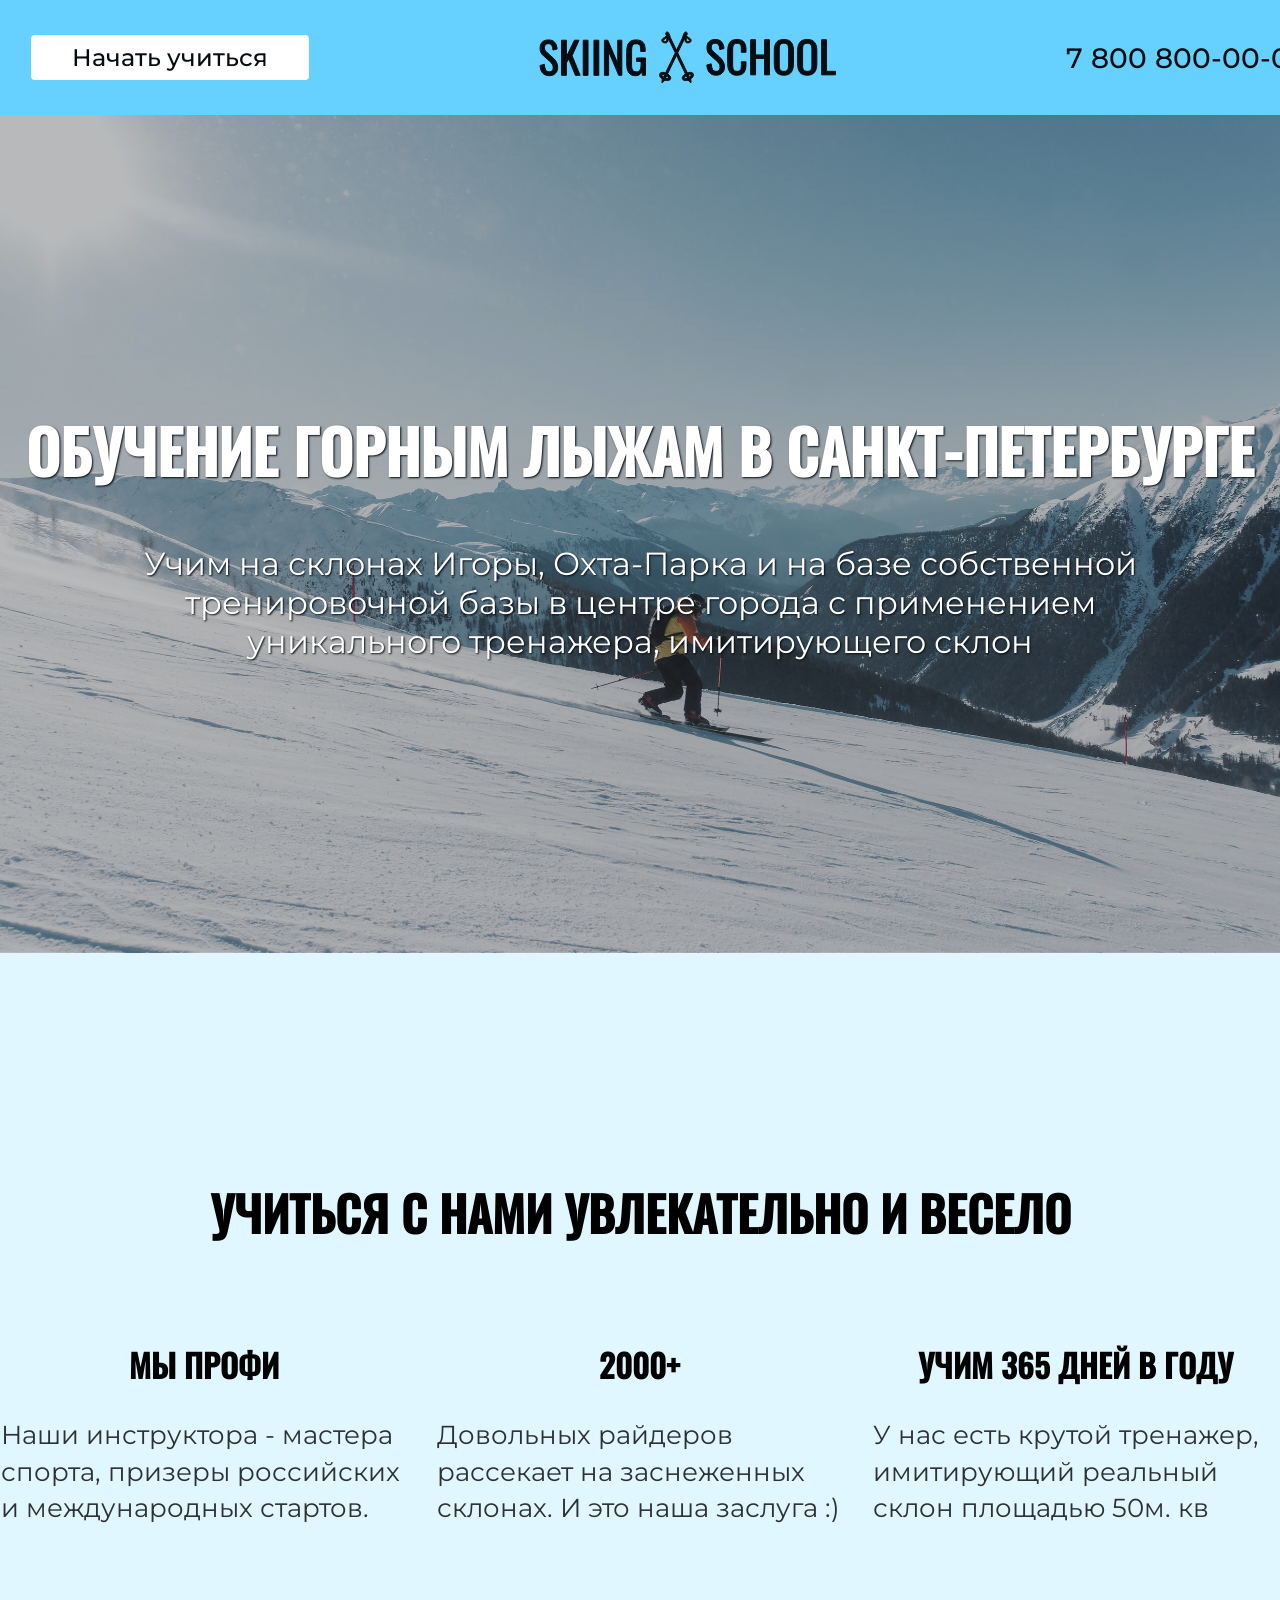
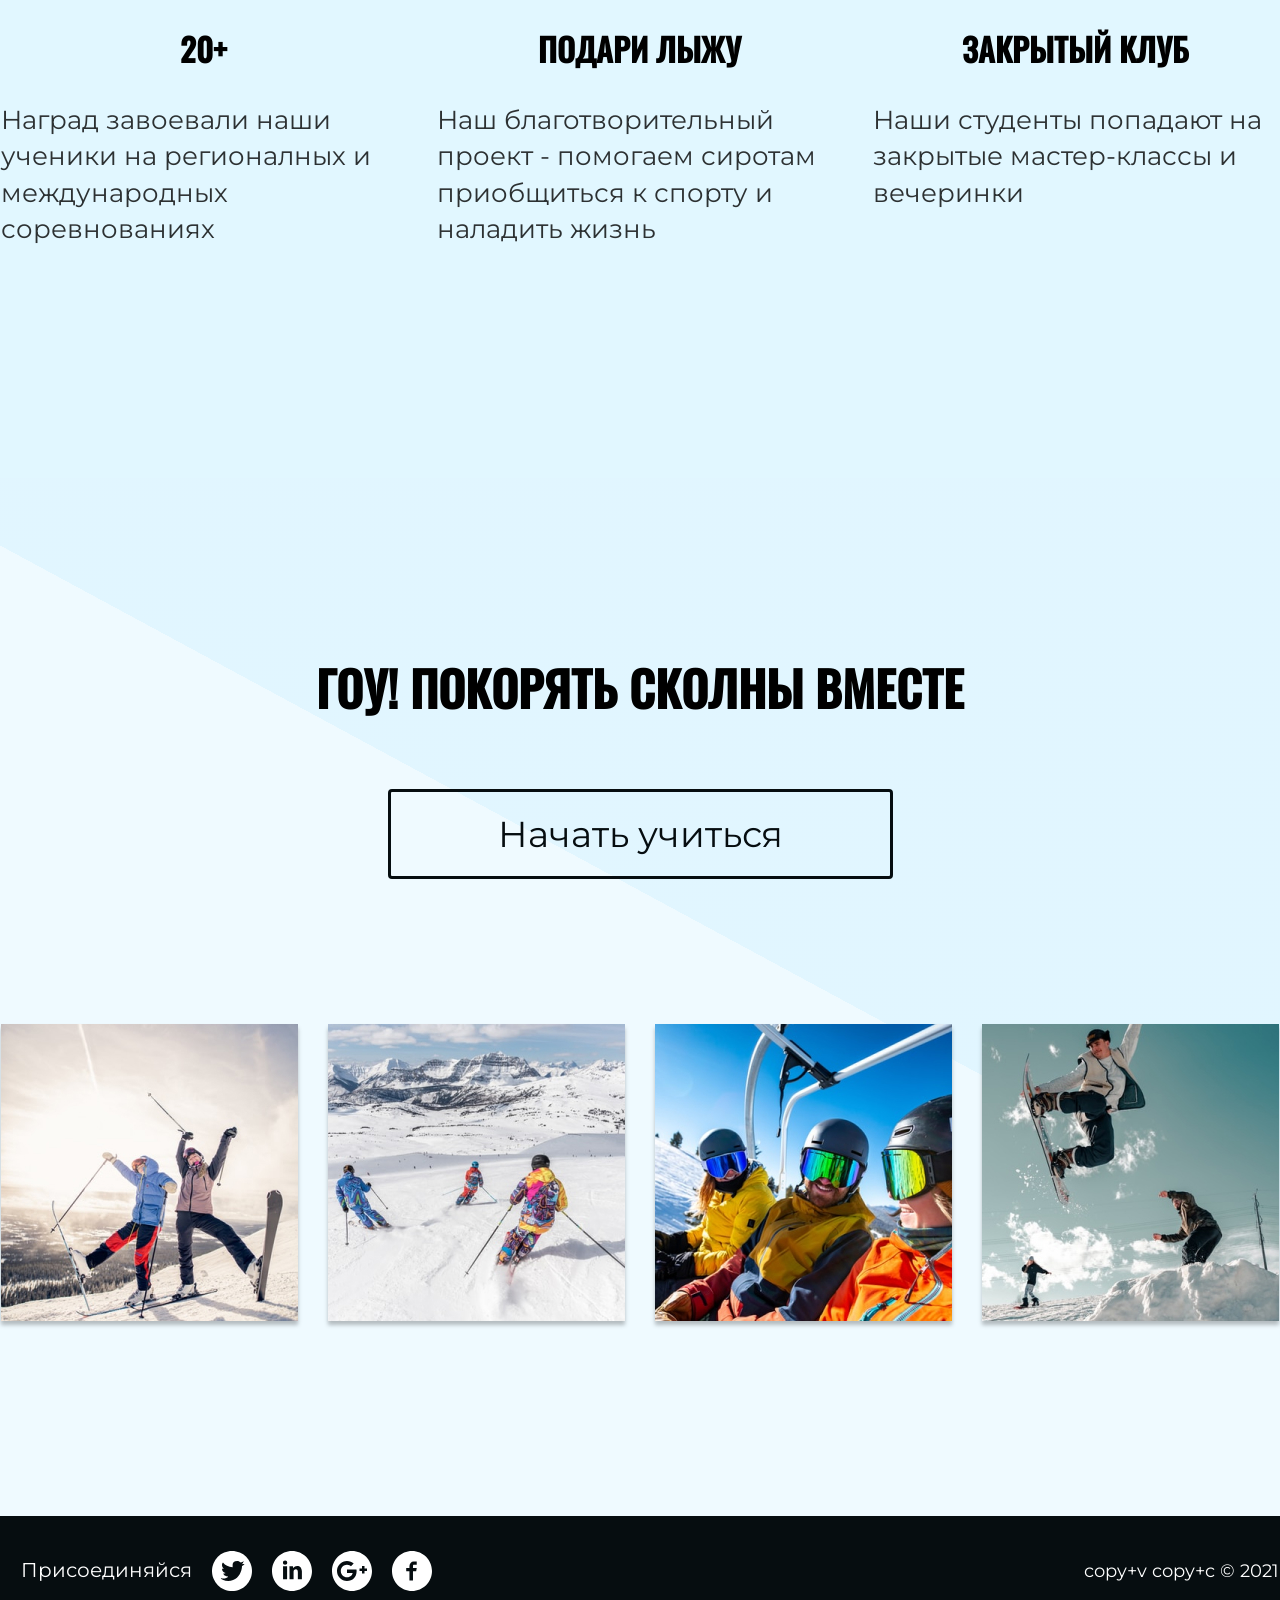
==== commit 008a53a3: "Все" ====
--- a/index.html
+++ b/index.html
@@ -1,19 +1,20 @@
 <!DOCTYPE html>
-<html lang="en">
+<html lang="ru">
   <head>
     <meta charset="UTF-8" />
     <meta http-equiv="X-UA-Compatible" content="IE=edge" />
     <meta name="viewport" content="width=device-width, initial-scale=1.0" />
+    <title>Document</title>
     <link rel="stylesheet" href="styles/style.css" />
-    <title>Document</title>
+    
   </head>
   <body>
     <header class="header">
       <div class="container">
         <div class="header-wrap">
           <a href="#" class="btn btn-header">Начать учиться</a>
-          <a href="#" style="background-image: url(image/icons/logo.svg);" class="logo"></a>
-          <a href="tel:+" class="number">7 800 800-00-00</a>
+          <img src="image/icons/logo.svg" alt="">
+          <a href="tel:+78008000000" class="number">7 800 800-00-00</a>
         </div>
       </div>
     </header>
@@ -21,7 +22,7 @@
     <main class="main">
       <section class="promo">
         <div class="container">
-          <h1>ОБУЧЕНИЕ ГОРНЫМ ЛЫЖАМ В САНКТ-ПЕТЕРБУРГЕ</h1>
+          <h1> Обучение горным лыжам в санкт-петербурге</h1>
           <p>
             Учим на склонах Игоры, Охта-Парка и на базе собственной<br />
             тренировочной базы в центре города с применением<br />
@@ -33,12 +34,12 @@
       <section class="features">
         <div class="container">
           <h2 class="features-title">
-            УЧИТЬСЯ С НАМИ УВЛЕКАТЕЛЬНО И ЭФФЕКТИВНО
+            Учиться с нами увлекательно и весело
           </h2>
           <div class="features-wrap">
             <div class="features-item">
               <div class="feature-card">
-                <h3 class="features-heading">МЫ ПРОФИ</h3>
+                <h3 class="features-heading">Мы профи</h3>
                 <p class="features-desc">
                   Наши инструктора - мастера спорта, призеры российских и
                   международных стартов.
@@ -56,7 +57,7 @@
             </div>
             <div class="features-item">
               <div class="feature-card">
-                <h3 class="features-heading">УЧИМ 365 ДНЕЙ В ГОДУ</h3>
+                <h3 class="features-heading">Учим 365 дней в году</h3>
                 <p class="features-desc">
                   У нас есть крутой тренажер, имитирующий реальный склон
                   площадью 50м. кв
@@ -74,7 +75,7 @@
             </div>
             <div class="features-item">
               <div class="feature-card">
-                <h3 class="features-heading">ПОДАРИ ЛЫЖУ</h3>
+                <h3 class="features-heading">Подари лыжу</h3>
                 <p class="features-desc">
                   Наш благотворительный проект - помогаем сиротам приобщиться к
                   спорту и наладить жизнь
@@ -83,7 +84,7 @@
             </div>
             <div class="features-item">
               <div class="feature-card">
-                <h3 class="features-heading">ЗАКРЫТЫЙ КЛУБ</h3>
+                <h3 class="features-heading">Закрытый клуб</h3>
                 <p class="features-desc">
                   Наши студенты попадают на закрытые мастер-классы и вечеринки
                 </p>
@@ -95,20 +96,20 @@
 
       <section class="lead">
         <div class="container">
-          <h2 class="lead-text">ГОУ! ПОКОРЯТЬ СКЛОНЫ ВМЕСТЕ</h2>
+          <h2 class="lead-text">Гоу! Покорять сколны вместе</h2>
           <a href="#" class="btn btn-lead">Начать учиться</a>
           <div class="lead-wrap">
             <div class="lead-img">
-              <img src="image/photo-lead1.png" alt="" />
+              <img src="image/photo-lead1.jpg" alt="" />
             </div>
             <div class="lead-img">
-              <img src="image/photo-lead2.png" alt="" />
+              <img src="image/photo-lead2.jpg" alt="" />
             </div>
             <div class="lead-img">
-              <img src="image/photo-lead3.png" alt="" />
+              <img src="image/photo-lead3.jpg" alt="" />
             </div>
             <div class="lead-img">
-              <img src="image/photo-lead4.png" alt="" />
+              <img src="image/photo-lead4.jpg" alt="" />
             </div>
 
           </div>
@@ -121,10 +122,10 @@
         <div class="footer-wrap">
           <div class="footer-social">
             <p class="soc-link">Присоединяйся</p>
-            <a href="#" style="background-image: url(image/icons/twitter.svg);" class="soc-items"></a>
-            <a href="#" style="background-image: url(image/icons/linkedIn.svg);" class="soc-items"></a>
-            <a href="#" style="background-image: url(image/icons/google+.svg);" class="soc-items"></a>
-            <a href="#" style="background-image: url(image/icons/facebook.svg);" class="soc-items"></a>
+            <a href="#" style="background-image: url(image/icons/twitter.svg);" title="Мы в twitter" class="soc-items"></a>
+            <a href="#" style="background-image: url(image/icons/linkedIn.svg);" title="Мы в linked in" class="soc-items"></a>
+            <a href="#" style="background-image: url(image/icons/google+.svg);" title="Мы в Google+" class="soc-items"></a>
+            <a href="#" style="background-image: url(image/icons/facebook.svg);" title="Мы в facebook" class="soc-items"></a>
           </div>
 
           <div class="footer-copy">
--- a/styles/style.css
+++ b/styles/style.css
@@ -40,8 +40,12 @@
 body {
   margin: 0px;
   font-family: "Montserrat", sans-serif;
-  font-weight: 500;
-  background: rgba(196, 196, 196, 43.86%);
+  background: rgba(102, 209, 255, .1); 
+}
+
+.btn {
+  text-decoration: none;
+  display: inline-block;
 }
 
 img {
@@ -58,6 +62,10 @@
 .header {
   background: #66d1ff;
   padding: 31px;
+}
+
+h1 {
+  text-transform: uppercase;
 }
 
 .header-wrap {
@@ -74,19 +82,17 @@
 
 .btn-header {
   min-width: 276px;
+  font-weight: 500;
+  font-size: 24px;
+  line-height: 29px;
   background-color: #ffffff;
   color: #060D10;
   border-radius: 4px;
   padding: 8px 41px;
-  box-shadow: (0px 0px 3px rgba(255, 255, 255, 0.25));
-}
-
-.btn {
-  text-decoration: none;
-  font-size: 36px;
-  line-height: 44px;
-  display: inline-block;
-}
+  /* box-shadow: (0px 0px 3px rgba(255, 255, 255, 0.25)); */
+}
+
+
 .number {
   text-decoration: none;
   font-size: 28px;
@@ -100,7 +106,8 @@
   padding: 240px 0 260px;
   margin: 0 auto;
   text-align: center;
-  background-image: url(../image/promo.png);
+  background-image: linear-gradient(0deg, rgba(6, 13, 16, 0.25),
+   rgba(6, 13, 16, 0.25)), url(../image/promo.png);
   background-repeat: no-repeat;
   background-size: cover;
   background-position: center center;
@@ -126,6 +133,10 @@
   background: rgba(102, 209, 255, .1);
 }
 
+.features h2 {
+  text-transform: uppercase;
+}
+
 .features-wrap {
   display: flex;
   flex-wrap: wrap;
@@ -148,28 +159,41 @@
 
 .features-heading {
   font-family: "Oswald";
+  margin: 0px;
   font-size: 32px;
   line-height: 167%;
+  text-transform: uppercase;
 }
 
 .features-desc {
   font-family: "Montserrat", sans-serif;
-  font-weight: 400px;
+  font-weight: 400;
   font-size: 26px;
   line-height: 140%;
   opacity: 0.8;
+  text-align: left;
 }
 
 .lead {
-  padding: 170px 0px 180px;
+  padding: 170px 0px 90px;
   text-align: center;
   background: linear-gradient(208.35deg,
    rgba(102, 209, 255, .1) 43.85%,
    rgba(196, 196, 196, 0) 43.86%);
+   mix-blend-mode: normal;
+
+}
+
+.lead-text {
+  text-transform: uppercase;
+  margin: 0;
+  padding-bottom: 60px;
 }
 
 .btn-lead {
   min-width: 505px;
+  font-size: 36px;
+  line-height: 44px;
   padding: 20px 107px;
   background-color: rgba(0, 0, 0, .0);
   color: rgba(6, 13, 16, 1);
@@ -182,7 +206,7 @@
   display: flex;
   justify-content: space-between;
   align-items: center;
-  margin:130px 0 180px ;
+  margin:130px 0 90px ;
   margin-left: -15px;
   margin-right: -15px;
 }
@@ -193,6 +217,10 @@
   height: 100%;
 }
 
+.lead-img img {
+  box-shadow: 0px 4px 4px rgba(0, 0, 0, 0.25);
+}
+
 .lead-text {
   font-family: "Oswald", sans-serif;
   font-size: 48px;
@@ -201,6 +229,8 @@
 
 /* footer */
 .footer {
+  padding-top: 35px;
+  padding-bottom: 35px;
   background: #060d10;
   color: #ffffff;
 }
@@ -208,24 +238,24 @@
 .footer-wrap {
 display: flex;
 align-items: center;
+justify-content: space-between;
 }
 
 .footer-social  {
-  width: 41.65%;
   display: flex;
   justify-content: space-between;
   align-items: center;
 }
 
 .footer-copy {
-  width: 58.31%;
   justify-content: flex-end;
 }
 
 .soc-link {
   font-size: 20px;
   line-height: 167%;
-  margin: 40px;
+  margin: 0;
+  margin-left: 20px;
 }
 
 .social-link {
@@ -233,6 +263,7 @@
 }
 
 .copyright {
+  margin: 0;
   font-size: 18px;
   line-height: 22px;
   display: flex;
@@ -240,6 +271,7 @@
 }
 
 .soc-items {
+  margin-left: 20px;
   width: 40px;
   height: 40px;
   fill: none;
